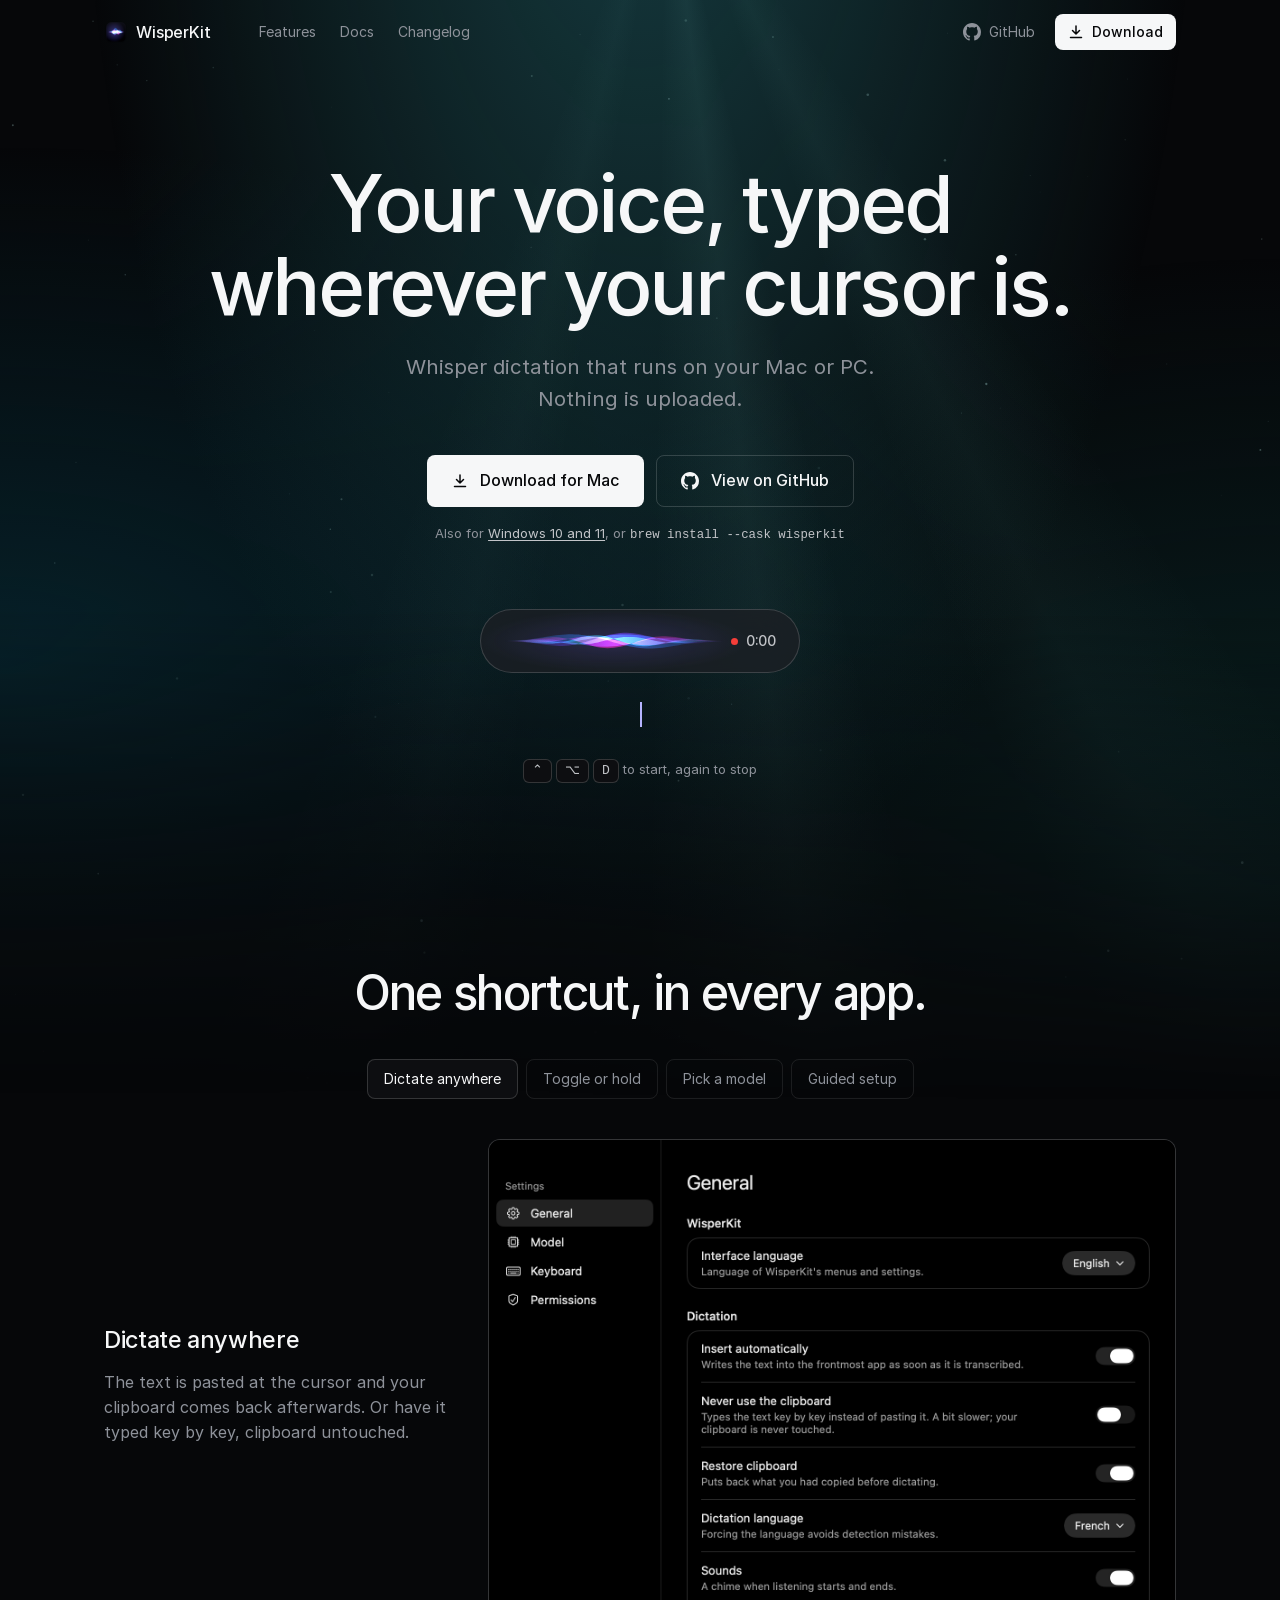
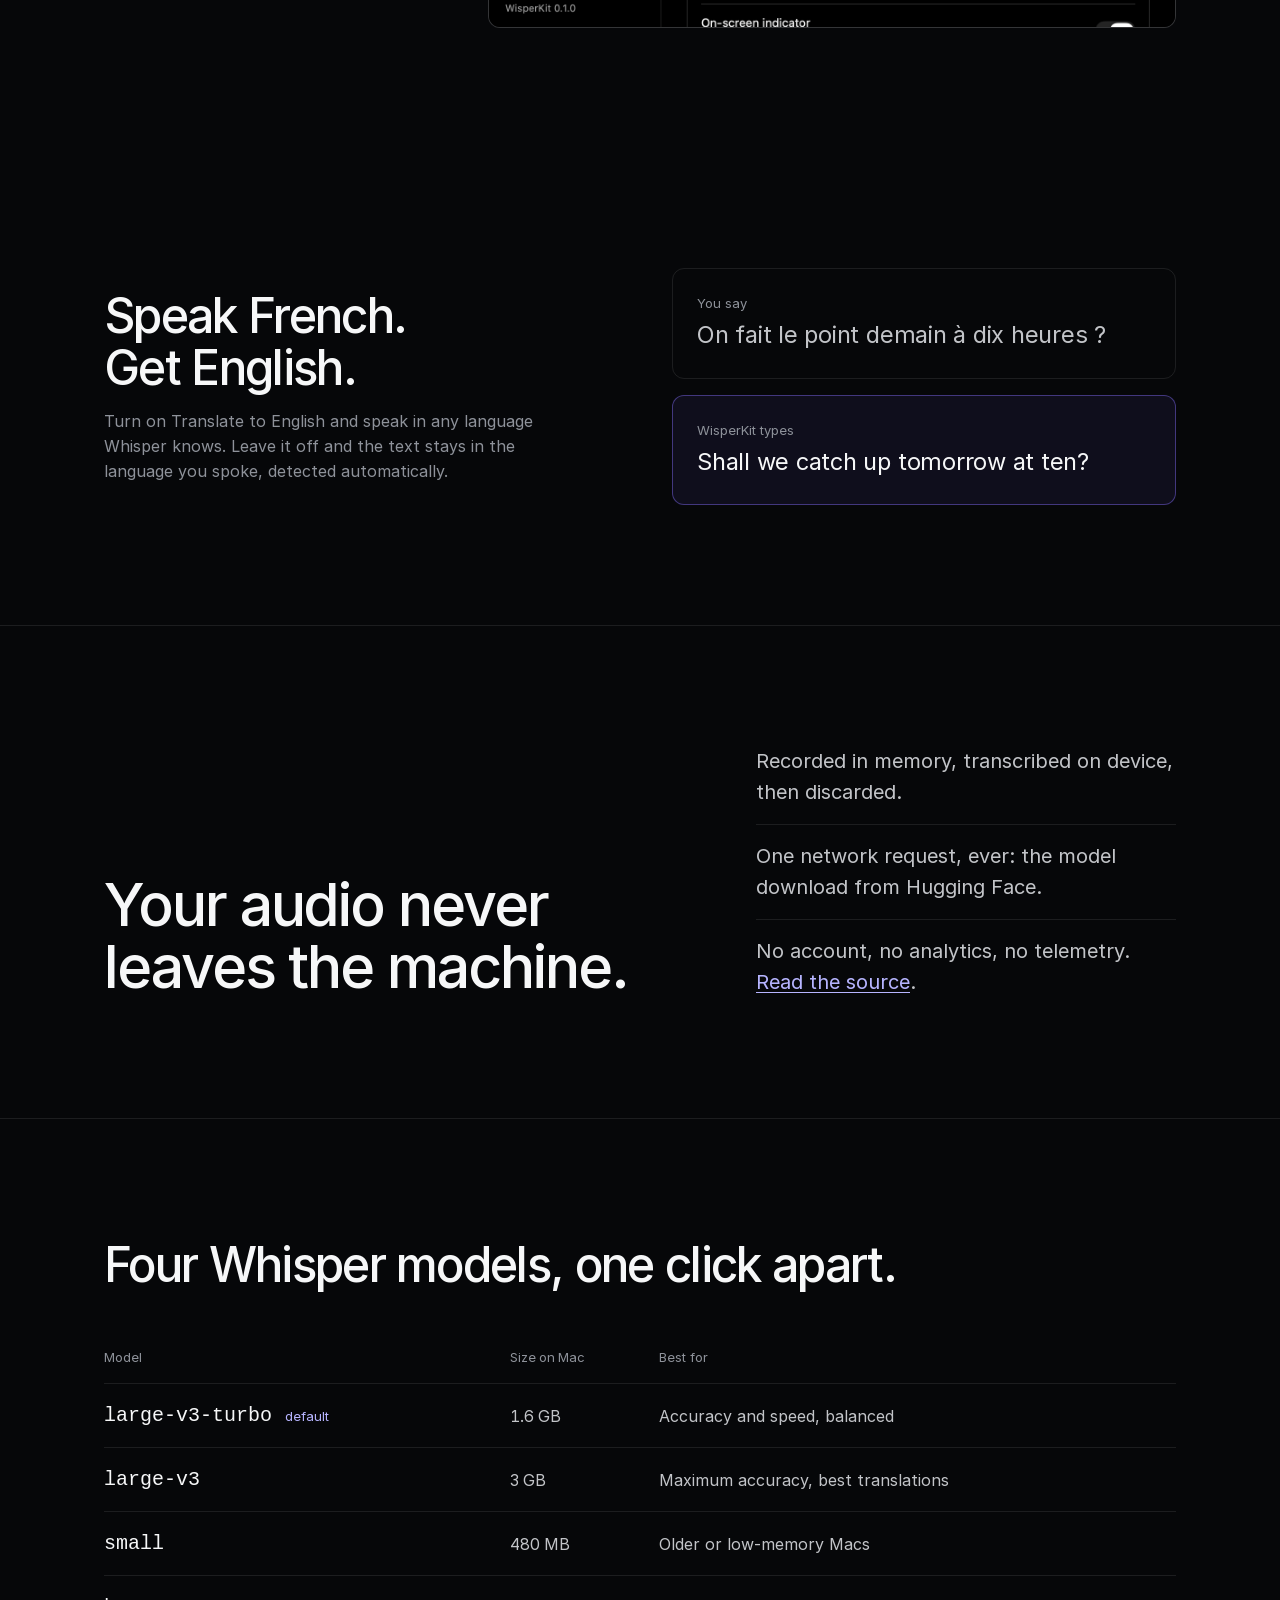
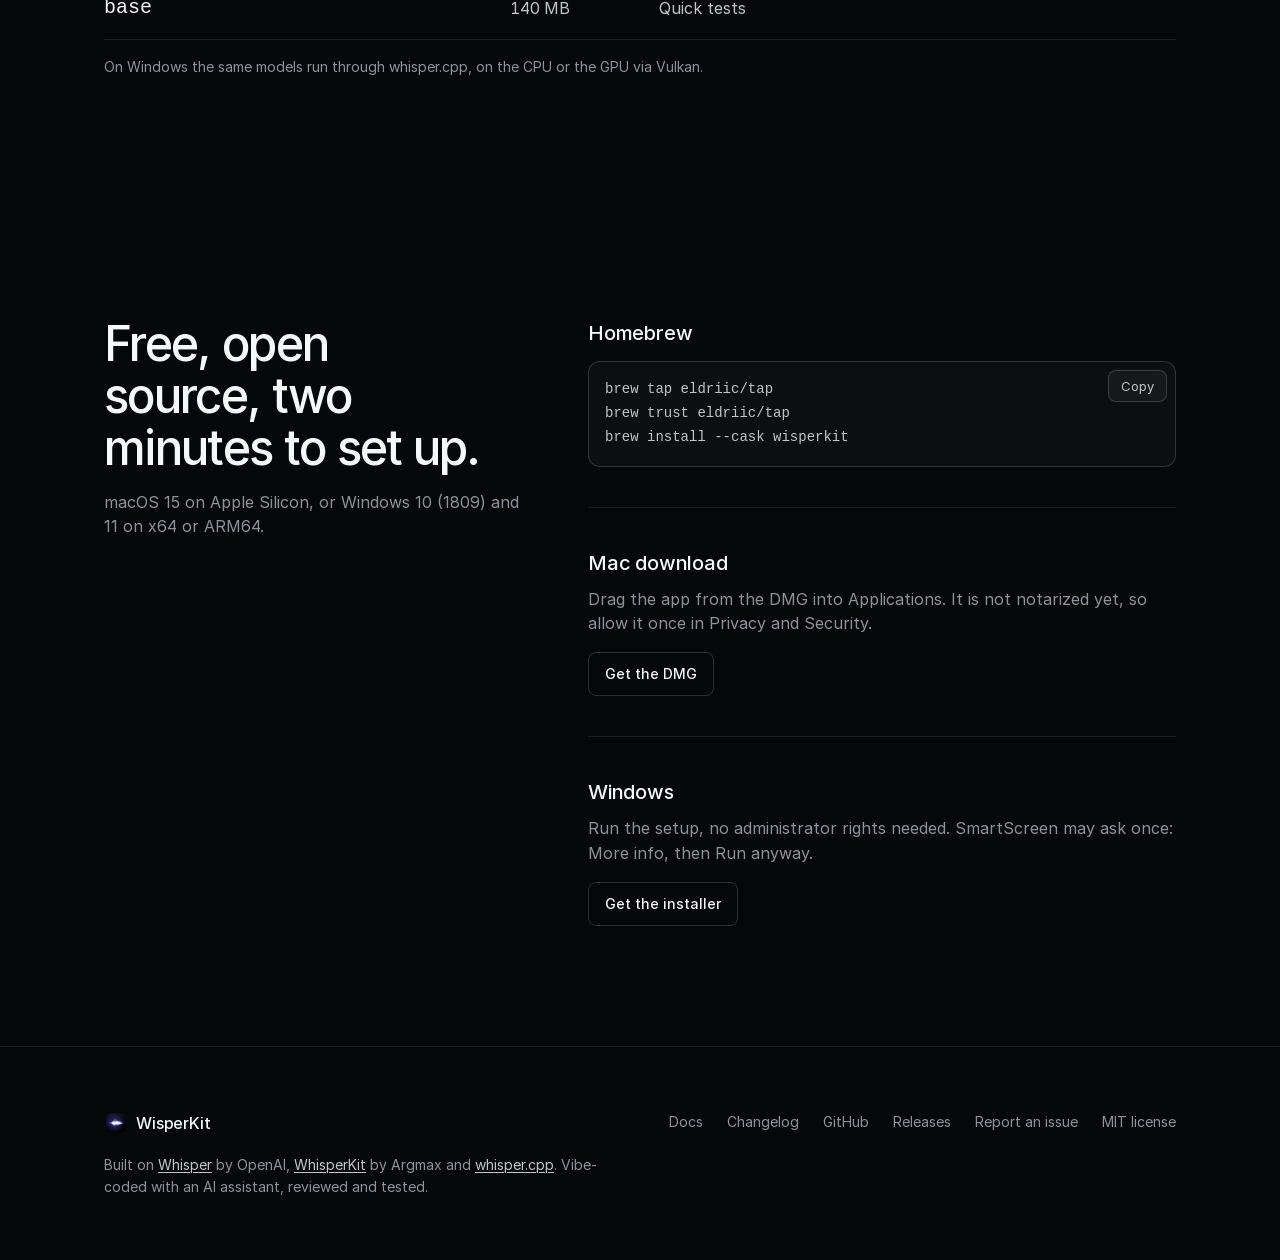
==== site/index.html @ 1a5917e9 "Ajoute le site (accueil, docs, changelog) et sa publication sur GitHub Pages" ====
<!doctype html>
<html lang="en">
<head>
  <meta charset="utf-8">
  <meta name="viewport" content="width=device-width, initial-scale=1">
  <title>WisperKit: private, on-device dictation for macOS and Windows</title>
  <meta name="description" content="Press a shortcut, speak, and your words appear wherever your cursor is. Whisper runs on your machine: no account, no upload. Free and open source.">
  <meta name="theme-color" content="#08090a">
  <link rel="icon" type="image/png" href="assets/icon-256.png">
  <link rel="apple-touch-icon" href="assets/icon-256.png">
  <meta property="og:title" content="WisperKit">
  <meta property="og:description" content="Private, on-device dictation for macOS and Windows.">
  <meta property="og:image" content="assets/icon-1024.png">
  <link rel="preload" href="assets/fonts/inter-500.woff2" as="font" type="font/woff2" crossorigin>
  <link rel="stylesheet" href="styles.css">
  <script>document.documentElement.classList.add('js')</script>
</head>
<body>
  <a class="skip" href="#main">Skip to content</a>

  <div class="backdrop" aria-hidden="true"><div class="backdrop__ocean"></div><div class="backdrop__rays"></div><canvas class="backdrop__motes"></canvas></div>

  <header class="nav">
    <div class="container nav__inner">
      <a class="wordmark" href="index.html" aria-label="WisperKit home">
        <img src="assets/icon-256.png" width="24" height="24" alt="">
        <span>WisperKit</span>
      </a>
      <nav class="nav__links" aria-label="Site">
        <a href="index.html#features">Features</a>
        <a href="docs.html">Docs</a>
        <a href="changelog.html">Changelog</a>
      </nav>
      <div class="nav__end">
        <a class="nav__gh" href="https://github.com/eldriic/WisperKit"><svg viewBox="0 0 16 16" width="18" height="18" aria-hidden="true"><path fill="currentColor" d="M8 0C3.58 0 0 3.58 0 8c0 3.54 2.29 6.53 5.47 7.59.4.07.55-.17.55-.38 0-.19-.01-.82-.01-1.49-2.01.37-2.53-.49-2.69-.94-.09-.23-.48-.94-.82-1.13-.28-.15-.68-.52-.01-.53.63-.01 1.08.58 1.23.82.72 1.21 1.87.87 2.33.66.07-.52.28-.87.51-1.07-1.78-.2-3.64-.89-3.64-3.95 0-.87.31-1.59.82-2.15-.08-.2-.36-1.02.08-2.12 0 0 .67-.21 2.2.82.64-.18 1.32-.27 2-.27.68 0 1.36.09 2 .27 1.53-1.04 2.2-.82 2.2-.82.44 1.1.16 1.92.08 2.12.51.56.82 1.27.82 2.15 0 3.07-1.87 3.75-3.65 3.95.29.25.54.73.54 1.48 0 1.07-.01 1.93-.01 2.2 0 .21.15.46.55.38A8.013 8.013 0 0016 8c0-4.42-3.58-8-8-8z"/></svg><span>GitHub</span></a>
        <a class="btn btn--primary btn--small" href="https://github.com/eldriic/WisperKit/releases/latest"><svg viewBox="0 0 16 16" width="16" height="16" aria-hidden="true"><path fill="none" stroke="currentColor" stroke-width="1.5" stroke-linecap="round" stroke-linejoin="round" d="M8 2v8m0 0L4.5 6.5M8 10l3.5-3.5M2.5 13.5h11"/></svg>Download</a>
      </div>
    </div>
  </header>

  <main id="main">
    <section class="hero" id="top">
      <div class="container hero__inner">
        <h1 class="hero__title">Your voice, typed wherever your cursor&nbsp;is.</h1>
        <p class="hero__lead">Whisper dictation that runs on your Mac or PC. Nothing is uploaded.</p>
        <div class="hero__actions">
          <a class="btn btn--primary btn--large" href="https://github.com/eldriic/WisperKit/releases/latest">
            <svg viewBox="0 0 16 16" width="16" height="16" aria-hidden="true"><path fill="none" stroke="currentColor" stroke-width="1.5" stroke-linecap="round" stroke-linejoin="round" d="M8 2v8m0 0L4.5 6.5M8 10l3.5-3.5M2.5 13.5h11"/></svg>
            Download for Mac
          </a>
          <a class="btn btn--secondary btn--large" href="https://github.com/eldriic/WisperKit"><svg viewBox="0 0 16 16" width="18" height="18" aria-hidden="true"><path fill="currentColor" d="M8 0C3.58 0 0 3.58 0 8c0 3.54 2.29 6.53 5.47 7.59.4.07.55-.17.55-.38 0-.19-.01-.82-.01-1.49-2.01.37-2.53-.49-2.69-.94-.09-.23-.48-.94-.82-1.13-.28-.15-.68-.52-.01-.53.63-.01 1.08.58 1.23.82.72 1.21 1.87.87 2.33.66.07-.52.28-.87.51-1.07-1.78-.2-3.64-.89-3.64-3.95 0-.87.31-1.59.82-2.15-.08-.2-.36-1.02.08-2.12 0 0 .67-.21 2.2.82.64-.18 1.32-.27 2-.27.68 0 1.36.09 2 .27 1.53-1.04 2.2-.82 2.2-.82.44 1.1.16 1.92.08 2.12.51.56.82 1.27.82 2.15 0 3.07-1.87 3.75-3.65 3.95.29.25.54.73.54 1.48 0 1.07-.01 1.93-.01 2.2 0 .21.15.46.55.38A8.013 8.013 0 0016 8c0-4.42-3.58-8-8-8z"/></svg>View on GitHub</a>
        </div>
        <p class="hero__also">Also for <a href="#install-windows">Windows 10 and 11</a>, or <code>brew install --cask wisperkit</code></p>

        <figure class="demo" aria-label="The WisperKit recording indicator, listening and then typing the sentence">
          <div class="pill" data-state="listening">
            <canvas class="pill__waves" width="248" height="48" aria-hidden="true"></canvas>
            <span class="pill__status">
              <span class="pill__lamp" aria-hidden="true"></span>
              <span class="pill__time num">0:04</span>
            </span>
          </div>
          <p class="demo__line"><span class="demo__text">Can you review the pull request before lunch?</span><span class="demo__caret" aria-hidden="true"></span></p>
          <figcaption class="demo__keys"><kbd>⌃</kbd> <kbd>⌥</kbd> <kbd>D</kbd> to start, again to stop</figcaption>
        </figure>
      </div>
    </section>

    <section class="features" id="features" aria-labelledby="features-title">
      <div class="container">
        <h2 class="section-title" id="features-title">One shortcut, in every app.</h2>
        <div class="tabs" role="tablist" aria-label="Features">
          <button class="tab" role="tab" id="tab-dictate" aria-controls="panel-dictate" aria-selected="true">Dictate anywhere</button>
          <button class="tab" role="tab" id="tab-keyboard" aria-controls="panel-keyboard" aria-selected="false" tabindex="-1">Toggle or hold</button>
          <button class="tab" role="tab" id="tab-model" aria-controls="panel-model" aria-selected="false" tabindex="-1">Pick a model</button>
          <button class="tab" role="tab" id="tab-setup" aria-controls="panel-setup" aria-selected="false" tabindex="-1">Guided setup</button>
        </div>

        <div class="panel" role="tabpanel" id="panel-dictate" aria-labelledby="tab-dictate">
          <div class="panel__copy">
            <h3>Dictate anywhere</h3>
            <p>The text is pasted at the cursor and your clipboard comes back afterwards. Or have it typed key by key, clipboard untouched.</p>
          </div>
          <img class="shot" src="assets/settings-general.png" width="1520" height="1080" alt="WisperKit general settings: insert automatically, never use the clipboard, restore clipboard, dictation language, sounds" loading="lazy">
        </div>
        <div class="panel" role="tabpanel" id="panel-keyboard" aria-labelledby="tab-keyboard">
          <div class="panel__copy">
            <h3>Toggle or hold</h3>
            <p>Press once to start and once to stop, or hold the shortcut while you speak. Esc cancels.</p>
          </div>
          <img class="shot" src="assets/settings-keyboard.png" width="1520" height="1080" alt="WisperKit keyboard settings: shortcut recorder and toggle or hold mode" loading="lazy">
        </div>
        <div class="panel" role="tabpanel" id="panel-model" aria-labelledby="tab-model">
          <div class="panel__copy">
            <h3>Pick a model</h3>
            <p>large-v3-turbo stays warm in memory and turns a few seconds of speech into text in about one to three seconds.</p>
          </div>
          <img class="shot" src="assets/settings-model.png" width="1520" height="1080" alt="WisperKit model settings: large-v3-turbo active, large-v3, small and base available to download" loading="lazy">
        </div>
        <div class="panel" role="tabpanel" id="panel-setup" aria-labelledby="tab-setup">
          <div class="panel__copy">
            <h3>Guided setup</h3>
            <p>A welcome window asks for the microphone, the Accessibility permission and downloads the model once.</p>
          </div>
          <img class="shot" src="assets/settings-permissions.png" width="1520" height="1080" alt="WisperKit permissions: microphone and accessibility status" loading="lazy">
        </div>
      </div>
    </section>

    <section class="translate" aria-labelledby="translate-title">
      <div class="container translate__inner">
        <div class="translate__copy">
          <h2 class="section-title" id="translate-title">Speak French. Get English.</h2>
          <p>Turn on Translate to English and speak in any language Whisper knows. Leave it off and the text stays in the language you spoke, detected automatically.</p>
        </div>
        <div class="translate__pair">
          <p class="said"><span class="said__label">You say</span>On fait le point demain à dix heures&nbsp;?</p>
          <p class="said said--out"><span class="said__label">WisperKit types</span>Shall we catch up tomorrow at ten?</p>
        </div>
      </div>
    </section>

    <section class="privacy" id="privacy" aria-labelledby="privacy-title">
      <div class="container privacy__inner">
        <h2 class="privacy__title" id="privacy-title">Your audio never leaves the machine.</h2>
        <ul class="privacy__list">
          <li>Recorded in memory, transcribed on device, then discarded.</li>
          <li>One network request, ever: the model download from Hugging Face.</li>
          <li>No account, no analytics, no telemetry. <a href="https://github.com/eldriic/WisperKit">Read the source</a>.</li>
        </ul>
      </div>
    </section>

    <section class="models" id="models" aria-labelledby="models-title">
      <div class="container">
        <h2 class="section-title" id="models-title">Four Whisper models, one click apart.</h2>
        <table class="model-table">
          <thead><tr><th scope="col">Model</th><th scope="col" class="num">Size on Mac</th><th scope="col">Best for</th></tr></thead>
          <tbody>
            <tr><th scope="row"><code>large-v3-turbo</code> <span class="tag">default</span></th><td class="num">1.6 GB</td><td>Accuracy and speed, balanced</td></tr>
            <tr><th scope="row"><code>large-v3</code></th><td class="num">3 GB</td><td>Maximum accuracy, best translations</td></tr>
            <tr><th scope="row"><code>small</code></th><td class="num">480 MB</td><td>Older or low-memory Macs</td></tr>
            <tr><th scope="row"><code>base</code></th><td class="num">140 MB</td><td>Quick tests</td></tr>
          </tbody>
        </table>
        <p class="note">On Windows the same models run through whisper.cpp, on the CPU or the GPU via Vulkan.</p>
      </div>
    </section>

    <section class="install" id="install" aria-labelledby="install-title">
      <div class="container install__inner">
        <div class="install__copy">
          <h2 class="section-title" id="install-title">Free, open source, two minutes to set up.</h2>
          <p>macOS 15 on Apple Silicon, or Windows 10 (1809) and 11 on x64 or ARM64.</p>
        </div>
        <div class="install__ways">
          <div class="way">
            <h3>Homebrew</h3>
            <div class="cmd">
              <pre><code>brew tap eldriic/tap
brew trust eldriic/tap
brew install --cask wisperkit</code></pre>
              <button class="copy" type="button" data-copy="brew tap eldriic/tap && brew trust eldriic/tap && brew install --cask wisperkit">Copy</button>
            </div>
          </div>
          <div class="way">
            <h3>Mac download</h3>
            <p>Drag the app from the DMG into Applications. It is not notarized yet, so allow it once in Privacy and Security.</p>
            <a class="btn btn--secondary" href="https://github.com/eldriic/WisperKit/releases/latest">Get the DMG</a>
          </div>
          <div class="way" id="install-windows">
            <h3>Windows</h3>
            <p>Run the setup, no administrator rights needed. SmartScreen may ask once: More info, then Run anyway.</p>
            <a class="btn btn--secondary" href="https://github.com/eldriic/WisperKit/releases/latest">Get the installer</a>
          </div>
        </div>
      </div>
    </section>
  </main>

  <footer class="footer">
    <div class="container footer__inner">
      <div class="footer__brand">
        <a class="wordmark" href="index.html"><img src="assets/icon-256.png" width="24" height="24" alt=""><span>WisperKit</span></a>
        <p>Built on <a href="https://github.com/openai/whisper">Whisper</a> by OpenAI, <a href="https://github.com/argmaxinc/WhisperKit">WhisperKit</a> by Argmax and <a href="https://github.com/ggerganov/whisper.cpp">whisper.cpp</a>. Vibe-coded with an AI assistant, reviewed and tested.</p>
      </div>
      <nav class="footer__links" aria-label="Project">
        <a href="docs.html">Docs</a>
        <a href="changelog.html">Changelog</a>
        <a href="https://github.com/eldriic/WisperKit">GitHub</a>
        <a href="https://github.com/eldriic/WisperKit/releases">Releases</a>
        <a href="https://github.com/eldriic/WisperKit/issues">Report an issue</a>
        <a href="https://github.com/eldriic/WisperKit/blob/main/LICENSE">MIT license</a>
      </nav>
    </div>
  </footer>

  <script src="main.js" defer></script>
</body>
</html>
---- site/styles.css ----
/* Hallmark · shape: centred product launch, the indicator on stage then tabbed screenshots · genre: atmospheric · theme: custom (after onorca.dev, by request) · job: try · idea: "the page is the pill: it listens, then the sentence lands under it" · vibe: "near-black, quiet, native, voice made visible"
 * paper: oklch(13% 0.004 250) · accent: oklch(62% 0.2 285) · display: Inter 500 · body: Inter 400 · hero: centred head, lead, two actions, the live recording pill typing a sentence · nav: sticky, transparent until scrolled, wordmark, three links, GitHub, download · footer: credits beside project links · imagery: the product (real settings captures, the indicator rebuilt from RecordingHUD.swift) · signature: the recording pill, waves ported from the app, typing under itself
 * axes: dark/grotesk-sans/chromatic-violet · posture: dark · contrast: pass · fold: pass · v2.0.0 */
/* Hallmark · pre-emit critique: P4 H5 E4 S4 R4 V4 · weakest: P, a reference-led look; the argument lives in the privacy section, set as the largest type below the hero */
/* Hallmark · waive 1 · Inter 500 with tight tracking on every head · the user asked for the onorca.dev look, whose voice is Inter */
/* Hallmark · waive 26b · no disabled state on any button or link · the page has no form and no control that can be unavailable */
/* Hallmark · dismissed 29 · the pill blurs over translucent black because RecordingHUD.swift does: hudWindow material plus black at 0.45 */
/* Hallmark · dismissed 42 · wordmark, three links, GitHub and download is the onorca.dev bar the user asked for, transparent until scroll */
/* Hallmark · dismissed 41 · accent-ink never sits on an accent fill; it is link and caret colour on the near-black paper */
@import url("./tokens.css");
@import url("./base.css");

@font-face { font-family: "Inter"; font-style: normal; font-weight: 400; font-display: swap; src: url("assets/fonts/inter-400.woff2") format("woff2"); }
@font-face { font-family: "Inter"; font-style: normal; font-weight: 500; font-display: swap; src: url("assets/fonts/inter-500.woff2") format("woff2"); }

body { font-feature-settings: "cv11", "ss01"; }
code, kbd, pre { font-family: var(--font-mono); }
.skip { position: absolute; left: var(--space-md); top: -100px; z-index: var(--z-modal); background: var(--color-ink); color: var(--color-on-ink); padding: var(--space-xs) var(--space-sm); border-radius: var(--radius-control); }
.skip:focus-visible { top: var(--space-md); }

/* ---------- Controls ---------- */
.btn { display: inline-flex; align-items: center; gap: var(--space-xs); min-height: 44px; padding: 0 var(--space-md); border-radius: var(--radius-control); font-size: var(--text-sm); font-weight: 500; text-decoration: none; border: 1px solid transparent; cursor: pointer; transition: background-color var(--dur-micro) var(--ease-out), border-color var(--dur-micro) var(--ease-out), transform var(--dur-micro) var(--ease-out); }
.btn--primary { background: var(--color-ink); color: var(--color-on-ink); }
.btn--primary:hover { background: var(--color-ink-hover); }
.btn--secondary { background: transparent; color: var(--color-ink); border-color: var(--color-rule-strong); }
.btn--secondary:hover { background: var(--color-ghost-hover); }
.btn:active { transform: scale(0.98); }
.btn:focus-visible { outline: 2px solid var(--color-focus); outline-offset: 2px; transition: none; }
.btn--small { min-height: 36px; padding: 0 var(--space-sm); font-size: var(--text-sm); }
.btn--large { min-height: 52px; padding: 0 var(--space-lg); font-size: var(--text-md); gap: var(--space-sm); }
.btn svg { flex: none; }

/* ---------- Nav ---------- */
.nav { position: sticky; top: 0; z-index: var(--z-sticky-nav); border-bottom: 1px solid transparent; transition: background-color var(--dur-short) var(--ease-out), border-color var(--dur-short) var(--ease-out); }
.nav.is-scrolled { background: var(--color-nav-scrolled); border-bottom-color: var(--color-rule); backdrop-filter: blur(14px); -webkit-backdrop-filter: blur(14px); }
.nav__inner { display: flex; align-items: center; justify-content: space-between; gap: var(--space-lg); height: 64px; }
.wordmark { display: inline-flex; align-items: center; gap: var(--space-xs); font-weight: 500; text-decoration: none; letter-spacing: -0.01em; }
.wordmark img { border-radius: 6px; }
.nav__links { display: flex; gap: var(--space-lg); margin-right: auto; margin-left: var(--space-lg); }
.nav__links a, .footer__links a, .nav__gh { color: var(--color-muted); font-size: var(--text-sm); text-decoration: none; transition: color var(--dur-micro) var(--ease-out); }
.nav__links a:hover, .footer__links a:hover, .nav__gh:hover { color: var(--color-ink); }
.nav__links a[aria-current="page"] { color: var(--color-ink); }
.nav__gh { display: inline-flex; align-items: center; gap: var(--space-xs); text-decoration: none; padding: 0 var(--space-xs); min-height: 36px; }
.nav__end { display: flex; align-items: center; gap: var(--space-sm); }
.icon-link { display: inline-grid; place-items: center; width: 34px; height: 34px; border-radius: var(--radius-control); color: var(--color-muted); transition: color var(--dur-micro) var(--ease-out), background-color var(--dur-micro) var(--ease-out); }
.icon-link:hover { color: var(--color-ink); background: var(--color-paper-2); }
a:focus-visible, button:focus-visible { outline: 2px solid var(--color-focus); outline-offset: 2px; transition: none; }

/* ---------- Hero ---------- */
.hero { position: relative; padding-block: var(--space-3xl) var(--space-2xl); }

/* Backdrop after onorca.dev: an ocean of three radial glows, light rays from above, drifting motes */
.backdrop { position: absolute; inset: 0 0 auto; height: min(1100px, 130vh); z-index: -1; pointer-events: none; overflow: hidden; -webkit-mask-image: linear-gradient(to bottom, black 55%, transparent); mask-image: linear-gradient(to bottom, black 55%, transparent); }
.backdrop__ocean, .backdrop__rays, .backdrop__motes { position: absolute; inset: 0; width: 100%; height: 100%; }
.backdrop__ocean { background: radial-gradient(at 50% -25%, var(--color-ocean-1) 0%, transparent 62%), radial-gradient(at 0% 60%, var(--color-ocean-2) 0%, transparent 55%), radial-gradient(at 100% 80%, var(--color-ocean-3) 0%, transparent 50%); }
.backdrop__rays { background: conic-gradient(from 145deg at 52% -15%, transparent 0deg, oklch(var(--ray) / 0.035) 9deg, transparent 15deg, transparent 22deg, oklch(var(--ray) / 0.055) 28deg, transparent 36deg, transparent 44deg, oklch(var(--ray) / 0.024) 49deg, transparent 56deg); transform-origin: 52% 0; animation: sway 18s ease-in-out infinite alternate; }
.backdrop__motes { opacity: 0.6; }
.backdrop--short { height: 560px; }
@keyframes sway { from { transform: rotate(-1.5deg); } to { transform: rotate(1.5deg); } }
body { position: relative; isolation: isolate; }
.hero__inner { display: flex; flex-direction: column; align-items: center; text-align: center; }
.hero__title { font-size: var(--text-display); font-weight: 500; letter-spacing: var(--tracking-display); line-height: 1.04; max-width: 17ch; }
.hero__lead { margin-top: var(--space-lg); font-size: var(--text-lead); color: var(--color-muted); max-width: 40ch; }
.hero__actions { display: flex; flex-wrap: wrap; justify-content: center; gap: var(--space-sm); margin-top: var(--space-xl); }
.hero__also { margin-top: var(--space-md); font-size: var(--text-xs); color: var(--color-muted); }
.hero__also a { color: var(--color-ink-2); }
.hero__also code { white-space: nowrap; font-size: 0.95em; color: var(--color-ink-2); }

/* The recording pill, after App/WisperKit/RecordingHUD.swift */
.demo { margin: var(--space-2xl) 0 0; display: flex; flex-direction: column; align-items: center; gap: var(--space-lg); width: 100%; }
.pill { display: flex; align-items: center; width: 320px; max-width: 100%; height: 64px; padding-left: var(--space-md); border-radius: var(--radius-pill); background: radial-gradient(closest-side at 42% 50%, var(--color-halo), transparent), var(--color-glass); border: 1px solid var(--color-rule-strong); backdrop-filter: blur(20px); -webkit-backdrop-filter: blur(20px); }
.pill__waves { flex: 1 1 auto; min-width: 0; width: 248px; height: 48px; }
.pill__status { flex: none; display: inline-flex; align-items: center; gap: var(--space-xs); width: 68px; padding-right: var(--space-sm); font-size: var(--text-sm); font-weight: 500; color: var(--color-ink-2); }
.pill__lamp { width: 7px; height: 7px; border-radius: 50%; background: var(--color-rec); }
.pill[data-state="listening"] .pill__lamp { animation: lamp 0.7s ease-in-out infinite alternate; }
.pill[data-state="transcribing"] .pill__lamp { background: var(--color-transcribing); }
@keyframes lamp { from { opacity: 0.6; } to { opacity: 1; } }
.demo__line { min-height: 1.6em; font-size: var(--text-title); color: var(--color-ink); letter-spacing: -0.01em; max-width: 30ch; }
.demo__caret { display: inline-block; width: 2px; height: 1.05em; margin-left: var(--space-3xs); vertical-align: -0.15em; background: var(--color-accent-ink); animation: caret 1s steps(1) infinite; }
@keyframes caret { 50% { opacity: 0; } }
.demo__keys { font-size: var(--text-xs); color: var(--color-muted); }
kbd { display: inline-grid; place-items: center; min-width: 24px; height: 24px; padding: 0 var(--space-xs); border-radius: 6px; border: 1px solid var(--color-rule-strong); background: var(--color-paper-2); color: var(--color-ink-2); font-size: var(--text-xs); }

/* ---------- Sections ---------- */
.section-title { font-size: var(--text-section); font-weight: 500; letter-spacing: var(--tracking-display); line-height: 1.08; }
.features, .translate, .privacy, .models, .install { padding-block: var(--section-gap-s); }
.features .section-title { text-align: center; }

.tabs { display: none; }
.js .tabs { display: flex; flex-wrap: wrap; justify-content: center; gap: var(--space-xs); margin-top: var(--space-xl); }
.tab { min-height: 40px; padding: 0 var(--space-md); border-radius: var(--radius-control); border: 1px solid var(--color-rule); background: transparent; color: var(--color-muted); font-size: var(--text-sm); cursor: pointer; transition: color var(--dur-micro) var(--ease-out), background-color var(--dur-micro) var(--ease-out), border-color var(--dur-micro) var(--ease-out); }
.tab:hover { color: var(--color-ink); border-color: var(--color-rule-strong); }
.tab[aria-selected="true"] { color: var(--color-ink); background: var(--color-paper-2); border-color: var(--color-rule-strong); }

.panel { display: grid; grid-template-columns: minmax(0, 4fr) minmax(0, 8fr); gap: var(--space-xl); align-items: center; margin-top: var(--space-2xl); }
.js .panel { margin-top: var(--space-xl); }
.js .panel:not(.is-active) { display: none; }
.panel__copy h3 { font-size: var(--text-title); font-weight: 500; letter-spacing: -0.015em; }
.panel__copy p { margin-top: var(--space-sm); color: var(--color-muted); }
.shot { width: 100%; border-radius: var(--radius-card); border: 1px solid var(--color-rule-strong); background: var(--color-paper-2); }

.translate__inner { display: grid; grid-template-columns: minmax(0, 1fr) minmax(0, 1fr); gap: var(--space-2xl); align-items: center; }
.translate__copy p { margin-top: var(--space-md); color: var(--color-muted); max-width: 48ch; }
.translate__pair { display: grid; gap: var(--space-md); }
.said { display: grid; gap: var(--space-2xs); padding: var(--space-lg); border-radius: var(--radius-card); border: 1px solid var(--color-rule); font-size: var(--text-title); letter-spacing: -0.01em; color: var(--color-ink-2); }
.said--out { color: var(--color-ink); border-color: color-mix(in oklab, var(--color-accent) 45%, transparent); background: color-mix(in oklab, var(--color-accent) 8%, transparent); }
.said__label { font-size: var(--text-xs); color: var(--color-muted); letter-spacing: 0; }

.privacy { border-block: 1px solid var(--color-rule); }
.privacy__inner { display: grid; grid-template-columns: minmax(0, 7fr) minmax(0, 5fr); gap: var(--space-2xl); align-items: end; }
.privacy__title { font-size: var(--text-display-s); font-weight: 500; letter-spacing: var(--tracking-display); line-height: 1.05; }
.privacy__list { margin: 0; padding: 0; list-style: none; display: grid; gap: var(--space-md); font-size: var(--text-lg); color: var(--color-ink-2); }
.privacy__list li + li { padding-top: var(--space-md); border-top: 1px solid var(--color-rule); }
.privacy__list a { color: var(--color-accent-ink); }

.model-table { width: 100%; margin-top: var(--space-xl); border-collapse: collapse; font-size: var(--text-md); }
.model-table th, .model-table td { text-align: left; padding: var(--space-md) var(--space-sm) var(--space-md) 0; border-bottom: 1px solid var(--color-rule); font-weight: 400; }
.model-table thead th { font-size: var(--text-xs); color: var(--color-muted); }
.model-table tbody th code { font-size: var(--text-lg); color: var(--color-ink); }
.model-table td { color: var(--color-ink-2); }
.model-table .num { white-space: nowrap; }
.tag { margin-left: var(--space-xs); font-size: var(--text-xs); color: var(--color-accent-ink); }
.note { margin-top: var(--space-md); font-size: var(--text-sm); color: var(--color-muted); }

.install__inner { display: grid; grid-template-columns: minmax(0, 5fr) minmax(0, 7fr); gap: var(--space-2xl); }
.install__copy p { margin-top: var(--space-md); color: var(--color-muted); }
.install__ways { display: grid; gap: var(--space-xl); }
.way h3 { font-size: var(--text-lg); font-weight: 500; letter-spacing: -0.01em; }
.way p { margin-top: var(--space-xs); color: var(--color-muted); }
.way .btn { margin-top: var(--space-md); }
.way + .way { padding-top: var(--space-xl); border-top: 1px solid var(--color-rule); }
.cmd { position: relative; margin-top: var(--space-sm); border-radius: var(--radius-card); border: 1px solid var(--color-rule-strong); background: var(--color-paper-2); }
.cmd pre { margin: 0; padding: var(--space-md) 88px var(--space-md) var(--space-md); overflow-x: auto; font-size: var(--text-sm); line-height: 1.7; color: var(--color-ink-2); }
.copy { position: absolute; top: var(--space-xs); right: var(--space-xs); min-height: 32px; padding: 0 var(--space-sm); border-radius: var(--radius-control); border: 1px solid var(--color-rule-strong); background: var(--color-paper-3); color: var(--color-ink-2); font-size: var(--text-xs); cursor: pointer; transition: background-color var(--dur-micro) var(--ease-out), color var(--dur-micro) var(--ease-out); }
.copy:hover { color: var(--color-ink); background: var(--color-paper); }
.copy:active { transform: scale(0.97); }
.copy[data-done] { color: var(--color-accent-ink); }

/* ---------- Docs ---------- */
.docs { display: grid; grid-template-columns: 248px minmax(0, 1fr); gap: var(--space-2xl); padding-block: var(--space-xl) var(--section-gap-s); }
.docs-side { position: sticky; top: 88px; align-self: start; max-height: calc(100vh - 104px); overflow-y: auto; padding-right: var(--space-xs); }
.docs-search { display: flex; align-items: center; gap: var(--space-xs); height: 40px; padding: 0 var(--space-sm); border-radius: var(--radius-control); border: 1px solid var(--color-rule-strong); color: var(--color-muted); transition: border-color var(--dur-micro) var(--ease-out); }
.docs-search:hover { border-color: var(--color-muted); }
.docs-search:focus-within { border-color: var(--color-focus); }
.docs-search input { flex: 1; min-width: 0; background: transparent; border: 0; outline: 0; color: var(--color-ink); font-size: var(--text-sm); }
.docs-search input::placeholder { color: var(--color-muted); }
.docs-nav__group { margin: var(--space-lg) 0 var(--space-2xs); padding-left: var(--space-sm); font-size: var(--text-sm); color: var(--color-ink); font-weight: 500; }
.docs-nav ul { margin: 0; padding: 0; list-style: none; }
.docs-nav li a { display: block; padding: var(--space-2xs) var(--space-sm); border-radius: var(--radius-control); font-size: var(--text-sm); color: var(--color-muted); text-decoration: none; transition: color var(--dur-micro) var(--ease-out), background-color var(--dur-micro) var(--ease-out); }
.docs-nav li a:hover { color: var(--color-ink); background: var(--color-ghost-hover); }
.docs-nav li a[aria-current] { color: var(--color-ink); background: var(--color-paper-2); }

.prose { max-width: 72ch; color: var(--color-ink-2); line-height: 1.7; }
.prose section { scroll-margin-top: 96px; }
.prose section + section { margin-top: var(--space-2xl); padding-top: var(--space-2xl); border-top: 1px solid var(--color-rule); }
.prose h1 { font-size: var(--text-display-s); font-weight: 500; letter-spacing: var(--tracking-display); line-height: 1.08; color: var(--color-ink); }
.prose h2 { font-size: var(--text-2xl); font-weight: 500; letter-spacing: -0.025em; line-height: 1.15; color: var(--color-ink); }
.prose h3 { margin-top: var(--space-lg); font-size: var(--text-lg); font-weight: 500; letter-spacing: -0.01em; color: var(--color-ink); }
.prose .lead { margin-top: var(--space-sm); font-size: var(--text-lead); color: var(--color-muted); }
.prose p, .prose ul, .prose ol, .prose table, .prose figure, .prose .cmd, .prose details { margin-top: var(--space-md); }
.prose ul, .prose ol { padding-left: 1.25em; }
.prose li + li { margin-top: var(--space-xs); }
.prose li::marker { color: var(--color-muted); }
.prose a { color: var(--color-accent-ink); }
.prose strong { color: var(--color-ink); font-weight: 500; }
.prose :not(pre) > code { padding: 0.1em 0.35em; border-radius: 5px; background: var(--color-paper-2); border: 1px solid var(--color-rule); font-size: 0.88em; color: var(--color-ink); overflow-wrap: anywhere; }
.prose figure { margin-inline: 0; }
.prose figcaption { margin-top: var(--space-xs); font-size: var(--text-sm); color: var(--color-muted); }
.prose table { width: 100%; border-collapse: collapse; font-size: var(--text-sm); }
.prose th, .prose td { text-align: left; vertical-align: top; padding: var(--space-sm) var(--space-sm) var(--space-sm) 0; border-bottom: 1px solid var(--color-rule); }
.prose thead th { font-weight: 400; color: var(--color-muted); }
.prose details { border: 1px solid var(--color-rule); border-radius: var(--radius-card); padding: 0 var(--space-md); }
.prose details + details { margin-top: var(--space-xs); }
.prose summary { min-height: 52px; display: flex; align-items: center; cursor: pointer; color: var(--color-ink); font-weight: 500; list-style: none; transition: color var(--dur-micro) var(--ease-out); }
.prose summary::-webkit-details-marker { display: none; }
.prose summary::after { content: "+"; margin-left: auto; color: var(--color-muted); font-weight: 400; }
.prose details[open] summary::after { content: "\2212"; }
.prose details[open] { padding-bottom: var(--space-md); }
.prose summary:hover { color: var(--color-accent-ink); }
.prose summary:focus-visible { outline: 2px solid var(--color-focus); outline-offset: 2px; border-radius: var(--radius-control); }
.prose details p:first-of-type { margin-top: 0; }

/* ---------- Changelog ---------- */
.changelog { max-width: 880px; padding-block: var(--space-3xl) var(--section-gap-s); }
.changelog__head h1 { font-size: var(--text-display-s); font-weight: 500; letter-spacing: var(--tracking-display); line-height: 1.05; }
.changelog__head p { margin-top: var(--space-sm); font-size: var(--text-lead); color: var(--color-muted); }
.releases { margin-top: var(--space-2xl); }
.release { display: grid; grid-template-columns: 180px minmax(0, 1fr); gap: var(--space-xl); padding-block: var(--space-xl); border-top: 1px solid var(--color-rule); scroll-margin-top: 96px; }
.release__meta { display: flex; flex-direction: column; align-items: flex-start; gap: var(--space-xs); font-size: var(--text-sm); color: var(--color-muted); }
.release__tag { padding: var(--space-3xs) var(--space-xs); border-radius: 6px; border: 1px solid var(--color-rule-strong); background: var(--color-paper-2); font-variant-numeric: tabular-nums; font-size: var(--text-xs); color: var(--color-ink-2); text-decoration: none; transition: border-color var(--dur-micro) var(--ease-out), color var(--dur-micro) var(--ease-out); }
.release__tag:hover { color: var(--color-ink); border-color: var(--color-muted); }
.release__body h2 { font-size: var(--text-2xl); font-weight: 500; letter-spacing: -0.025em; line-height: 1.2; }
.release__body h3 { margin-top: var(--space-lg); font-size: var(--text-sm); font-weight: 500; color: var(--color-muted); }
.release__body ul { margin: var(--space-xs) 0 0; padding-left: 1.2em; color: var(--color-ink-2); line-height: 1.7; }
.release__body li + li { margin-top: var(--space-xs); }
.release__body li::marker { color: var(--color-muted); }
.release__body strong { color: var(--color-ink); font-weight: 500; }
.release__body code { font-size: 0.88em; color: var(--color-ink); }
.release__body a { color: var(--color-accent-ink); }

/* ---------- Footer ---------- */
.footer { padding-block: var(--space-2xl); border-top: 1px solid var(--color-rule); }
.footer__inner { display: flex; justify-content: space-between; gap: var(--space-xl); flex-wrap: wrap; }
.footer__brand { max-width: 52ch; }
.footer__brand p { margin-top: var(--space-sm); font-size: var(--text-sm); color: var(--color-muted); }
.footer__brand p a { color: var(--color-ink-2); }
.footer__links { display: flex; flex-wrap: wrap; gap: var(--space-sm) var(--space-lg); align-content: start; }

/* ---------- Responsive ---------- */
@media (max-width: 60rem) {
  .nav__links { margin-left: var(--space-md); gap: var(--space-md); }
  .nav__links a:first-child { display: none; }
  .docs { grid-template-columns: minmax(0, 1fr); gap: var(--space-xl); }
  .docs-side { position: static; max-height: none; overflow: visible; padding: 0 0 var(--space-lg); border-bottom: 1px solid var(--color-rule); }
  .docs-nav { display: grid; grid-template-columns: repeat(auto-fit, minmax(160px, 1fr)); gap: 0 var(--space-md); }
  .docs-nav__group { grid-column: 1 / -1; }
  .release { grid-template-columns: minmax(0, 1fr); gap: var(--space-md); }
  .release__meta { flex-direction: row; align-items: center; gap: var(--space-sm); }
  .panel, .translate__inner, .privacy__inner, .install__inner { grid-template-columns: minmax(0, 1fr); gap: var(--space-lg); }
  .hero { padding-block: var(--space-2xl) var(--space-xl); }
}
@media (max-width: 40rem) {
  .nav__gh span, .nav__end .btn { display: none; }
  .changelog { padding-top: var(--space-2xl); }
  .hero__actions .btn { flex: 1 1 100%; justify-content: center; }
  .model-table thead th:last-child, .model-table td:last-child { display: none; }
  .said { padding: var(--space-md); }
}
@media (prefers-reduced-motion: reduce) {
  .demo__caret, .pill__lamp { animation: none !important; }
}
.pill[data-state="idle"] .pill__lamp { background: var(--color-muted); opacity: 0.5; }
@media (min-width: 40rem) { .prose :not(pre) > code { white-space: nowrap; } }
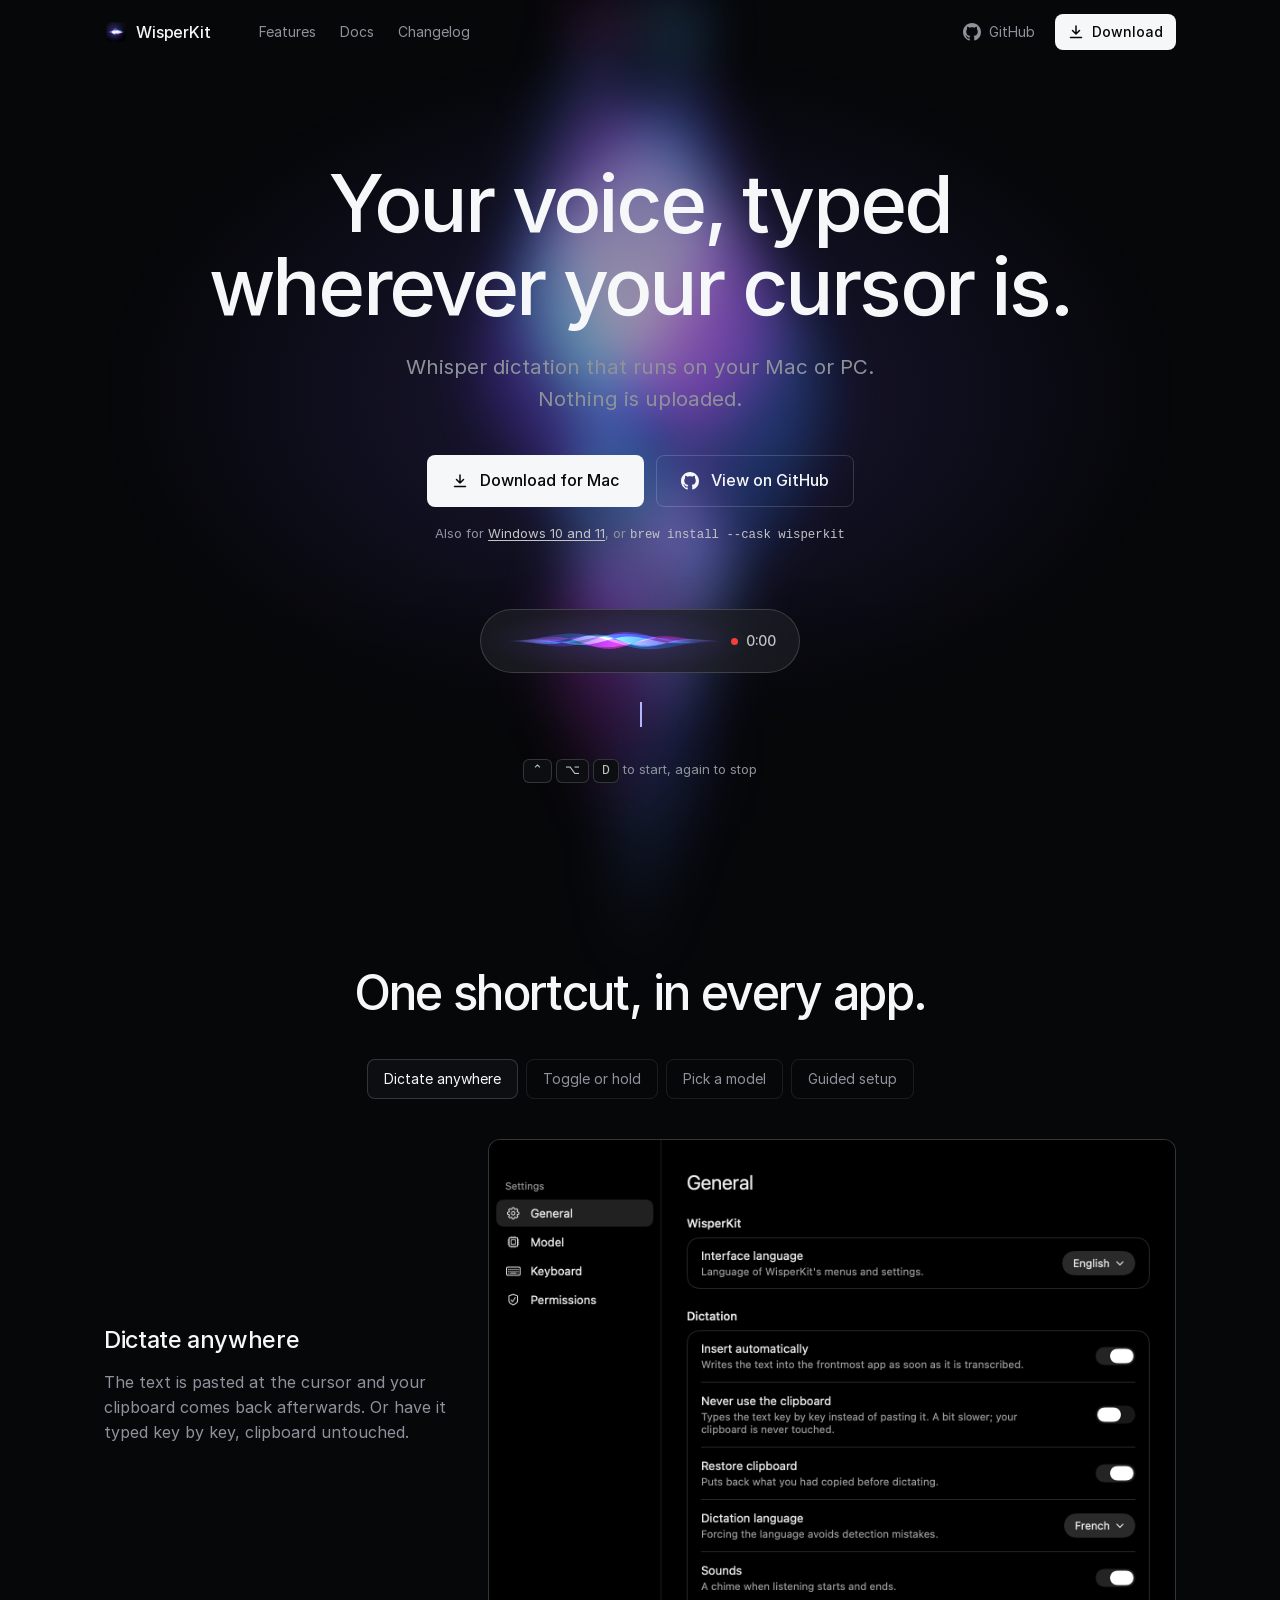
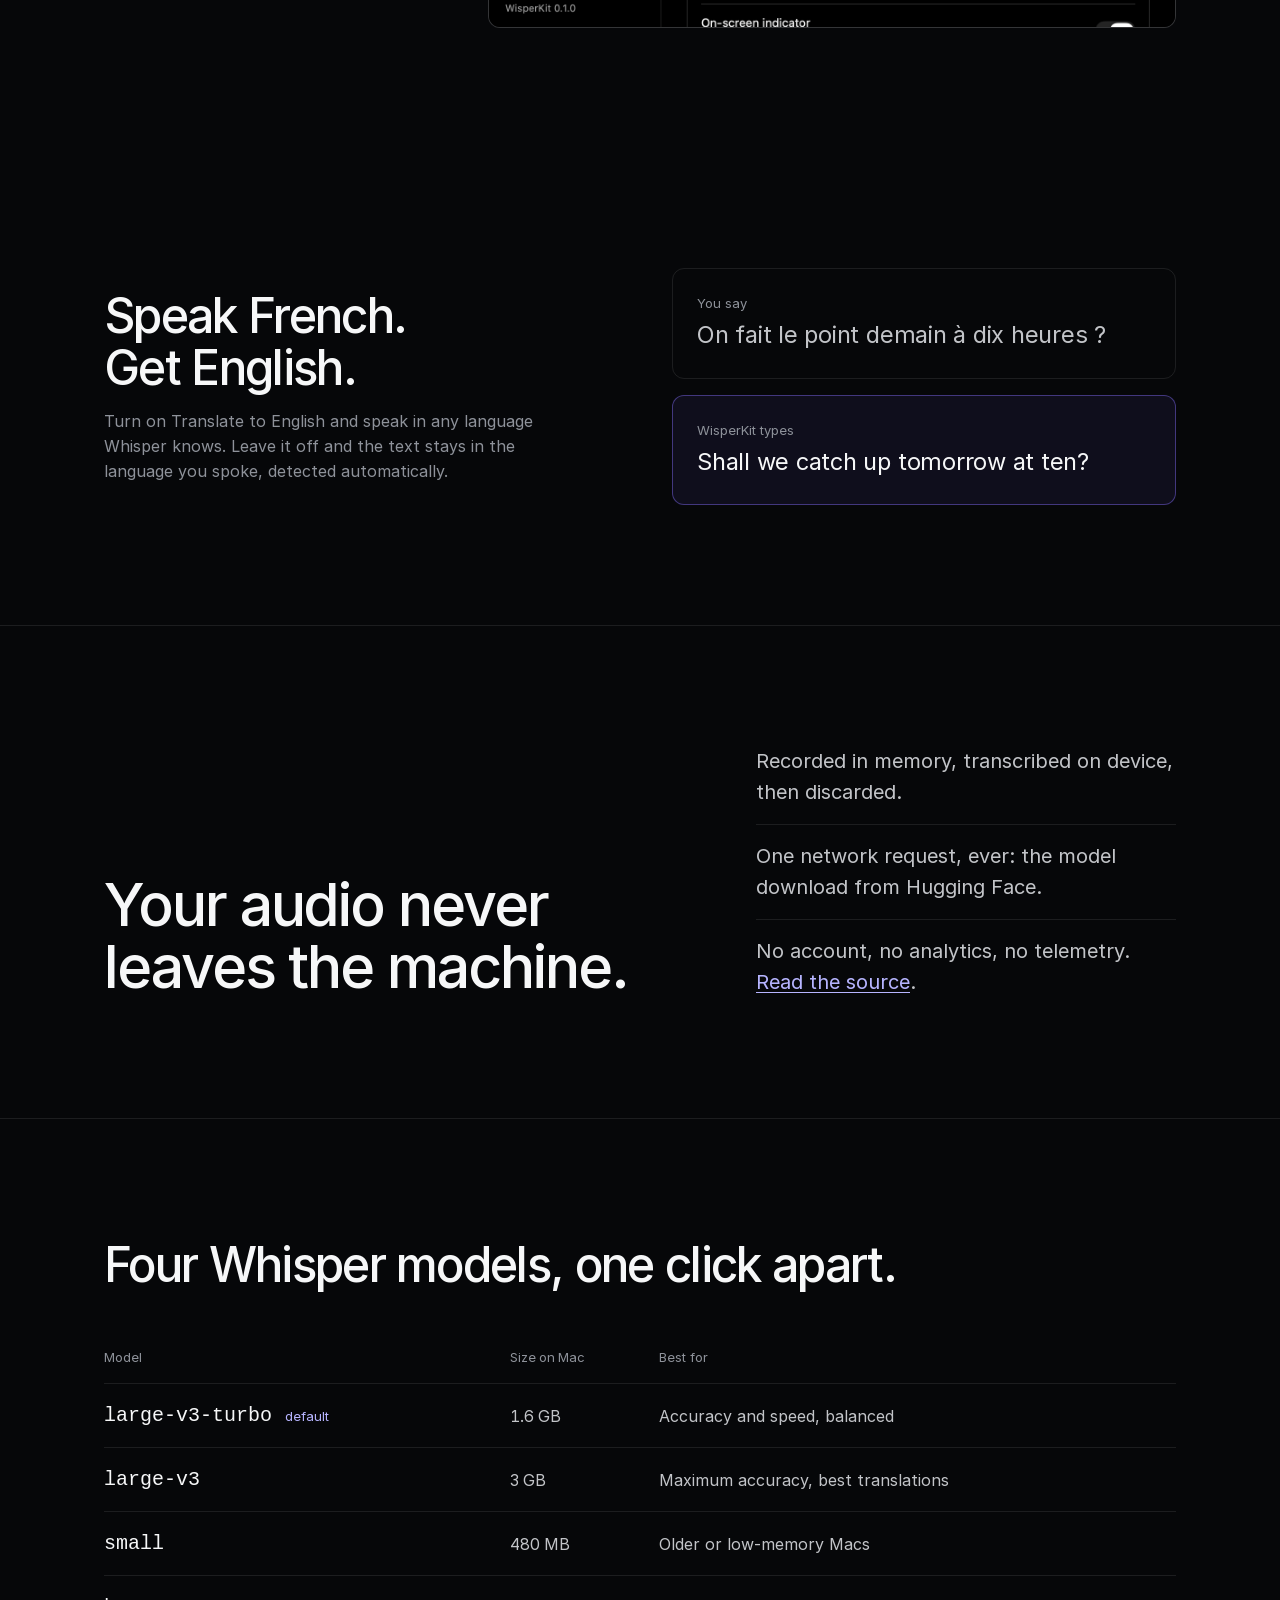
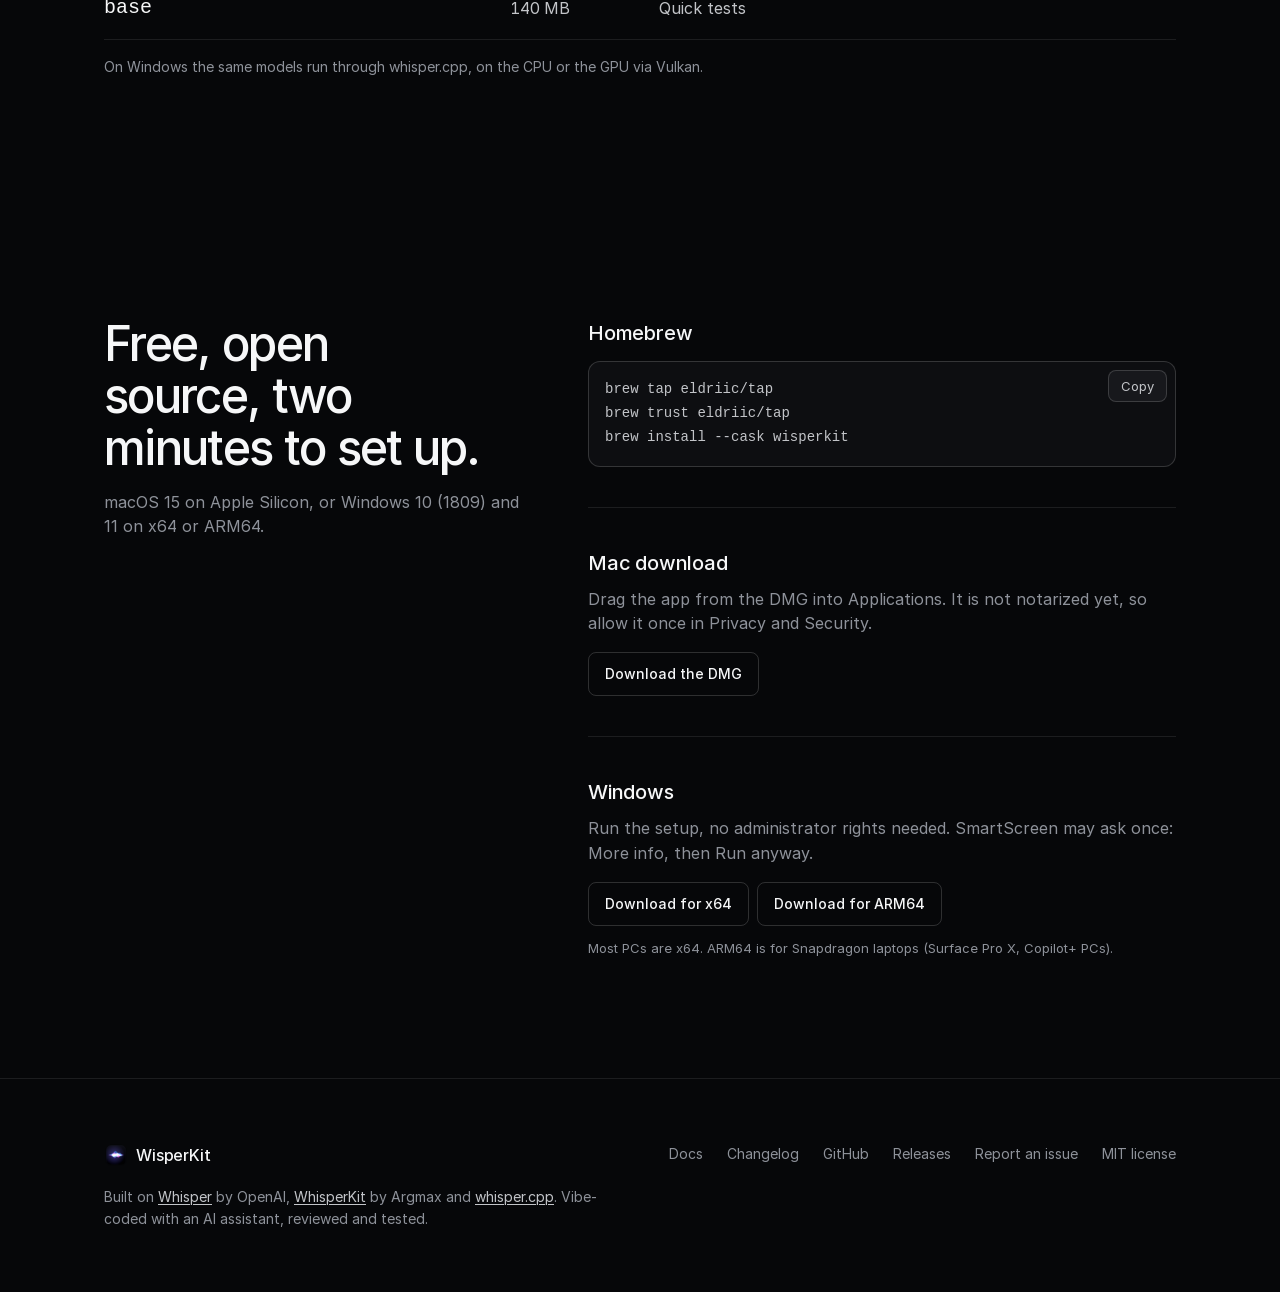
==== commit a79c796a: "Téléchargement direct depuis le site, avec détection du système et de l'architecture Les fichiers de" ====
--- a/site/index.html
+++ b/site/index.html
@@ -18,7 +18,7 @@
 <body>
   <a class="skip" href="#main">Skip to content</a>
 
-  <div class="backdrop" aria-hidden="true"><div class="backdrop__ocean"></div><div class="backdrop__rays"></div><canvas class="backdrop__motes"></canvas></div>
+  <div class="backdrop" aria-hidden="true"><div class="backdrop__glow"></div><canvas class="backdrop__waves"></canvas></div>
 
   <header class="nav">
     <div class="container nav__inner">
@@ -33,7 +33,7 @@
       </nav>
       <div class="nav__end">
         <a class="nav__gh" href="https://github.com/eldriic/WisperKit"><svg viewBox="0 0 16 16" width="18" height="18" aria-hidden="true"><path fill="currentColor" d="M8 0C3.58 0 0 3.58 0 8c0 3.54 2.29 6.53 5.47 7.59.4.07.55-.17.55-.38 0-.19-.01-.82-.01-1.49-2.01.37-2.53-.49-2.69-.94-.09-.23-.48-.94-.82-1.13-.28-.15-.68-.52-.01-.53.63-.01 1.08.58 1.23.82.72 1.21 1.87.87 2.33.66.07-.52.28-.87.51-1.07-1.78-.2-3.64-.89-3.64-3.95 0-.87.31-1.59.82-2.15-.08-.2-.36-1.02.08-2.12 0 0 .67-.21 2.2.82.64-.18 1.32-.27 2-.27.68 0 1.36.09 2 .27 1.53-1.04 2.2-.82 2.2-.82.44 1.1.16 1.92.08 2.12.51.56.82 1.27.82 2.15 0 3.07-1.87 3.75-3.65 3.95.29.25.54.73.54 1.48 0 1.07-.01 1.93-.01 2.2 0 .21.15.46.55.38A8.013 8.013 0 0016 8c0-4.42-3.58-8-8-8z"/></svg><span>GitHub</span></a>
-        <a class="btn btn--primary btn--small" href="https://github.com/eldriic/WisperKit/releases/latest"><svg viewBox="0 0 16 16" width="16" height="16" aria-hidden="true"><path fill="none" stroke="currentColor" stroke-width="1.5" stroke-linecap="round" stroke-linejoin="round" d="M8 2v8m0 0L4.5 6.5M8 10l3.5-3.5M2.5 13.5h11"/></svg>Download</a>
+        <a class="btn btn--primary btn--small" href="#install" data-download="nav"><svg viewBox="0 0 16 16" width="16" height="16" aria-hidden="true"><path fill="none" stroke="currentColor" stroke-width="1.5" stroke-linecap="round" stroke-linejoin="round" d="M8 2v8m0 0L4.5 6.5M8 10l3.5-3.5M2.5 13.5h11"/></svg>Download</a>
       </div>
     </div>
   </header>
@@ -44,13 +44,14 @@
         <h1 class="hero__title">Your voice, typed wherever your cursor&nbsp;is.</h1>
         <p class="hero__lead">Whisper dictation that runs on your Mac or PC. Nothing is uploaded.</p>
         <div class="hero__actions">
-          <a class="btn btn--primary btn--large" href="https://github.com/eldriic/WisperKit/releases/latest">
+          <a class="btn btn--primary btn--large" href="https://github.com/eldriic/WisperKit/releases/latest/download/WisperKit.dmg" data-download="hero">
             <svg viewBox="0 0 16 16" width="16" height="16" aria-hidden="true"><path fill="none" stroke="currentColor" stroke-width="1.5" stroke-linecap="round" stroke-linejoin="round" d="M8 2v8m0 0L4.5 6.5M8 10l3.5-3.5M2.5 13.5h11"/></svg>
-            Download for Mac
+            <span data-download-label>Download for Mac</span>
           </a>
           <a class="btn btn--secondary btn--large" href="https://github.com/eldriic/WisperKit"><svg viewBox="0 0 16 16" width="18" height="18" aria-hidden="true"><path fill="currentColor" d="M8 0C3.58 0 0 3.58 0 8c0 3.54 2.29 6.53 5.47 7.59.4.07.55-.17.55-.38 0-.19-.01-.82-.01-1.49-2.01.37-2.53-.49-2.69-.94-.09-.23-.48-.94-.82-1.13-.28-.15-.68-.52-.01-.53.63-.01 1.08.58 1.23.82.72 1.21 1.87.87 2.33.66.07-.52.28-.87.51-1.07-1.78-.2-3.64-.89-3.64-3.95 0-.87.31-1.59.82-2.15-.08-.2-.36-1.02.08-2.12 0 0 .67-.21 2.2.82.64-.18 1.32-.27 2-.27.68 0 1.36.09 2 .27 1.53-1.04 2.2-.82 2.2-.82.44 1.1.16 1.92.08 2.12.51.56.82 1.27.82 2.15 0 3.07-1.87 3.75-3.65 3.95.29.25.54.73.54 1.48 0 1.07-.01 1.93-.01 2.2 0 .21.15.46.55.38A8.013 8.013 0 0016 8c0-4.42-3.58-8-8-8z"/></svg>View on GitHub</a>
         </div>
-        <p class="hero__also">Also for <a href="#install-windows">Windows 10 and 11</a>, or <code>brew install --cask wisperkit</code></p>
+        <p class="hero__also" data-also="mac">Also for <a href="#install-windows">Windows 10 and 11</a>, or <code>brew install --cask wisperkit</code></p>
+        <p class="hero__also" data-also="win" hidden><span data-arch-note>For x64 PCs.</span> <span class="nowrap"><a href="#install-windows" data-arch-other>Other versions</a> · <a href="#install">Mac</a></span></p>
 
         <figure class="demo" aria-label="The WisperKit recording indicator, listening and then typing the sentence">
           <div class="pill" data-state="listening">
@@ -166,12 +167,16 @@
           <div class="way">
             <h3>Mac download</h3>
             <p>Drag the app from the DMG into Applications. It is not notarized yet, so allow it once in Privacy and Security.</p>
-            <a class="btn btn--secondary" href="https://github.com/eldriic/WisperKit/releases/latest">Get the DMG</a>
+            <a class="btn btn--secondary" href="https://github.com/eldriic/WisperKit/releases/latest/download/WisperKit.dmg">Download the DMG</a>
           </div>
           <div class="way" id="install-windows">
             <h3>Windows</h3>
             <p>Run the setup, no administrator rights needed. SmartScreen may ask once: More info, then Run anyway.</p>
-            <a class="btn btn--secondary" href="https://github.com/eldriic/WisperKit/releases/latest">Get the installer</a>
+            <div class="way__btns">
+              <a class="btn btn--secondary" href="https://github.com/eldriic/WisperKit/releases/latest/download/WisperKit-Setup-x64.exe" data-arch="x64">Download for x64</a>
+              <a class="btn btn--secondary" href="https://github.com/eldriic/WisperKit/releases/latest/download/WisperKit-Setup-arm64.exe" data-arch="arm64">Download for ARM64</a>
+            </div>
+            <p class="way__hint">Most PCs are x64. ARM64 is for Snapdragon laptops (Surface Pro X, Copilot+ PCs).</p>
           </div>
         </div>
       </div>
--- a/site/styles.css
+++ b/site/styles.css
@@ -49,14 +49,13 @@
 /* ---------- Hero ---------- */
 .hero { position: relative; padding-block: var(--space-3xl) var(--space-2xl); }
 
-/* Backdrop after onorca.dev: an ocean of three radial glows, light rays from above, drifting motes */
-.backdrop { position: absolute; inset: 0 0 auto; height: min(1100px, 130vh); z-index: -1; pointer-events: none; overflow: hidden; -webkit-mask-image: linear-gradient(to bottom, black 55%, transparent); mask-image: linear-gradient(to bottom, black 55%, transparent); }
-.backdrop__ocean, .backdrop__rays, .backdrop__motes { position: absolute; inset: 0; width: 100%; height: 100%; }
-.backdrop__ocean { background: radial-gradient(at 50% -25%, var(--color-ocean-1) 0%, transparent 62%), radial-gradient(at 0% 60%, var(--color-ocean-2) 0%, transparent 55%), radial-gradient(at 100% 80%, var(--color-ocean-3) 0%, transparent 50%); }
-.backdrop__rays { background: conic-gradient(from 145deg at 52% -15%, transparent 0deg, oklch(var(--ray) / 0.035) 9deg, transparent 15deg, transparent 22deg, oklch(var(--ray) / 0.055) 28deg, transparent 36deg, transparent 44deg, oklch(var(--ray) / 0.024) 49deg, transparent 56deg); transform-origin: 52% 0; animation: sway 18s ease-in-out infinite alternate; }
-.backdrop__motes { opacity: 0.6; }
+/* Backdrop: the HUD waves (RecordingHUD.swift) at page scale, upright and blurred */
+.backdrop { position: absolute; inset: 0 0 auto; height: min(1100px, 130vh); z-index: -1; pointer-events: none; overflow: hidden; -webkit-mask-image: linear-gradient(to bottom, black 50%, transparent); mask-image: linear-gradient(to bottom, black 50%, transparent); }
+.backdrop__glow, .backdrop__waves { position: absolute; inset: 0; width: 100%; height: 100%; }
+.backdrop__glow { background: radial-gradient(60% 45% at 50% 36%, var(--color-halo), transparent 70%); }
+.backdrop__waves { filter: blur(var(--wave-blur)); opacity: 0.6; }
 .backdrop--short { height: 560px; }
-@keyframes sway { from { transform: rotate(-1.5deg); } to { transform: rotate(1.5deg); } }
+@media (max-width: 600px) { :root { --wave-blur: 18px; } }
 body { position: relative; isolation: isolate; }
 .hero__inner { display: flex; flex-direction: column; align-items: center; text-align: center; }
 .hero__title { font-size: var(--text-display); font-weight: 500; letter-spacing: var(--tracking-display); line-height: 1.04; max-width: 17ch; }
@@ -64,6 +63,7 @@
 .hero__actions { display: flex; flex-wrap: wrap; justify-content: center; gap: var(--space-sm); margin-top: var(--space-xl); }
 .hero__also { margin-top: var(--space-md); font-size: var(--text-xs); color: var(--color-muted); }
 .hero__also a { color: var(--color-ink-2); }
+.hero__also .nowrap { white-space: nowrap; }
 .hero__also code { white-space: nowrap; font-size: 0.95em; color: var(--color-ink-2); }
 
 /* The recording pill, after App/WisperKit/RecordingHUD.swift */
@@ -128,6 +128,11 @@
 .way h3 { font-size: var(--text-lg); font-weight: 500; letter-spacing: -0.01em; }
 .way p { margin-top: var(--space-xs); color: var(--color-muted); }
 .way .btn { margin-top: var(--space-md); }
+.way__btns { display: flex; flex-wrap: wrap; gap: var(--space-xs); margin-top: var(--space-md); }
+.way__btns .btn { margin-top: 0; }
+.way__btns .btn[data-detected] { background: var(--color-ink); color: var(--color-on-ink); border-color: transparent; }
+.way__btns .btn[data-detected]:hover { background: var(--color-ink-hover); }
+.way p.way__hint { margin-top: var(--space-sm); font-size: var(--text-xs); }
 .way + .way { padding-top: var(--space-xl); border-top: 1px solid var(--color-rule); }
 .cmd { position: relative; margin-top: var(--space-sm); border-radius: var(--radius-card); border: 1px solid var(--color-rule-strong); background: var(--color-paper-2); }
 .cmd pre { margin: 0; padding: var(--space-md) 88px var(--space-md) var(--space-md); overflow-x: auto; font-size: var(--text-sm); line-height: 1.7; color: var(--color-ink-2); }
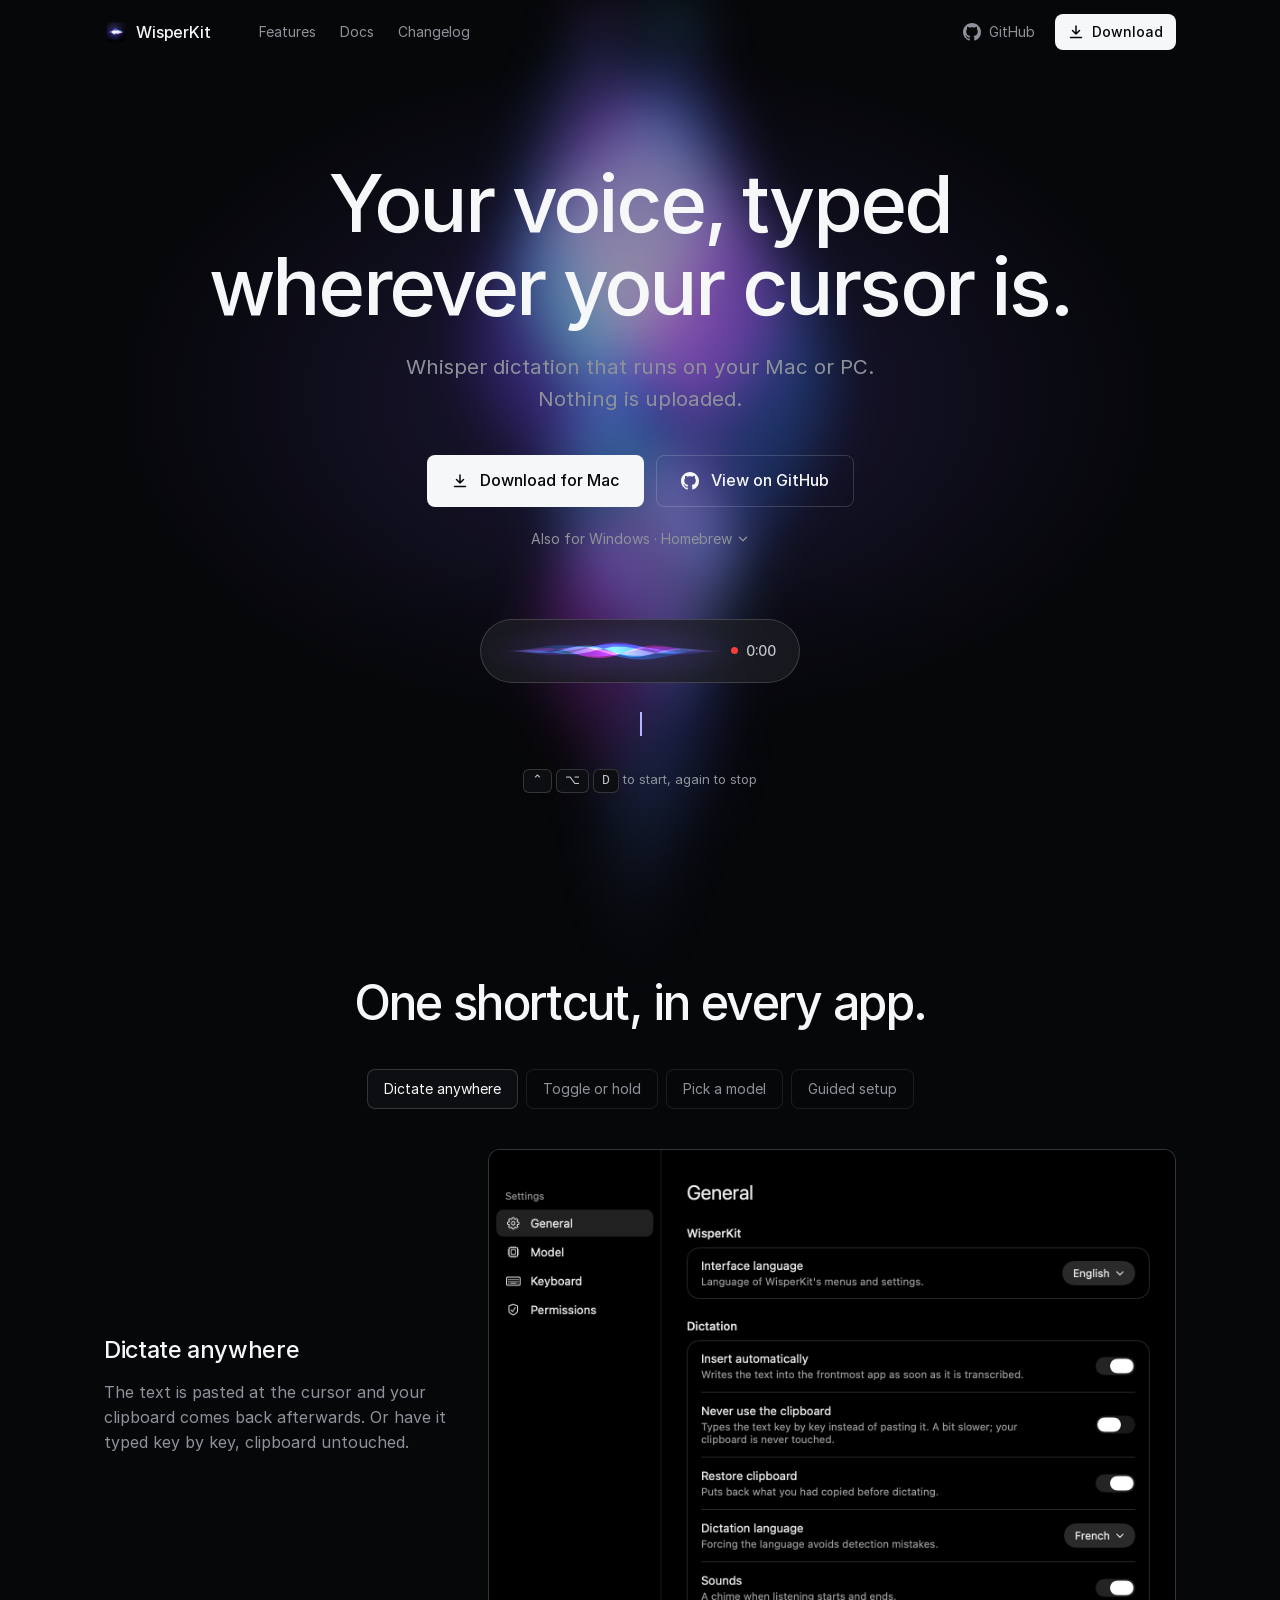
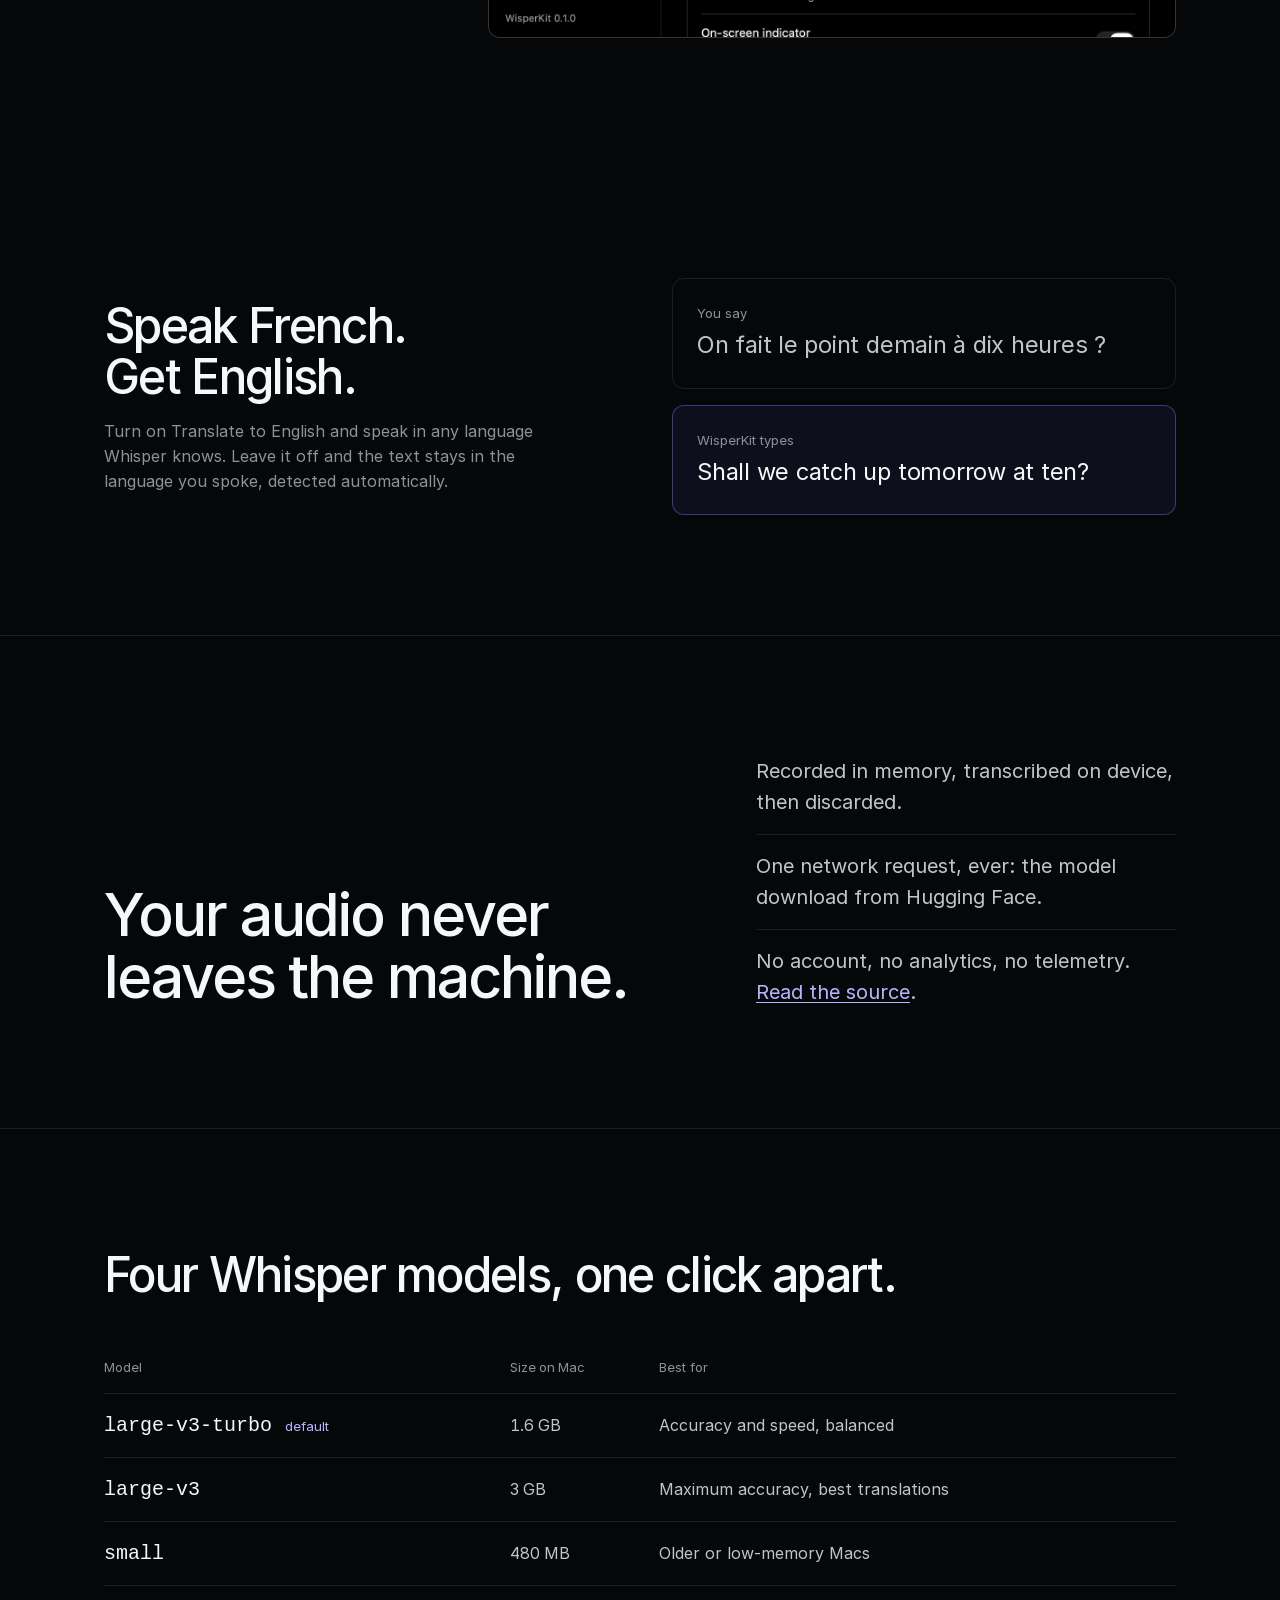
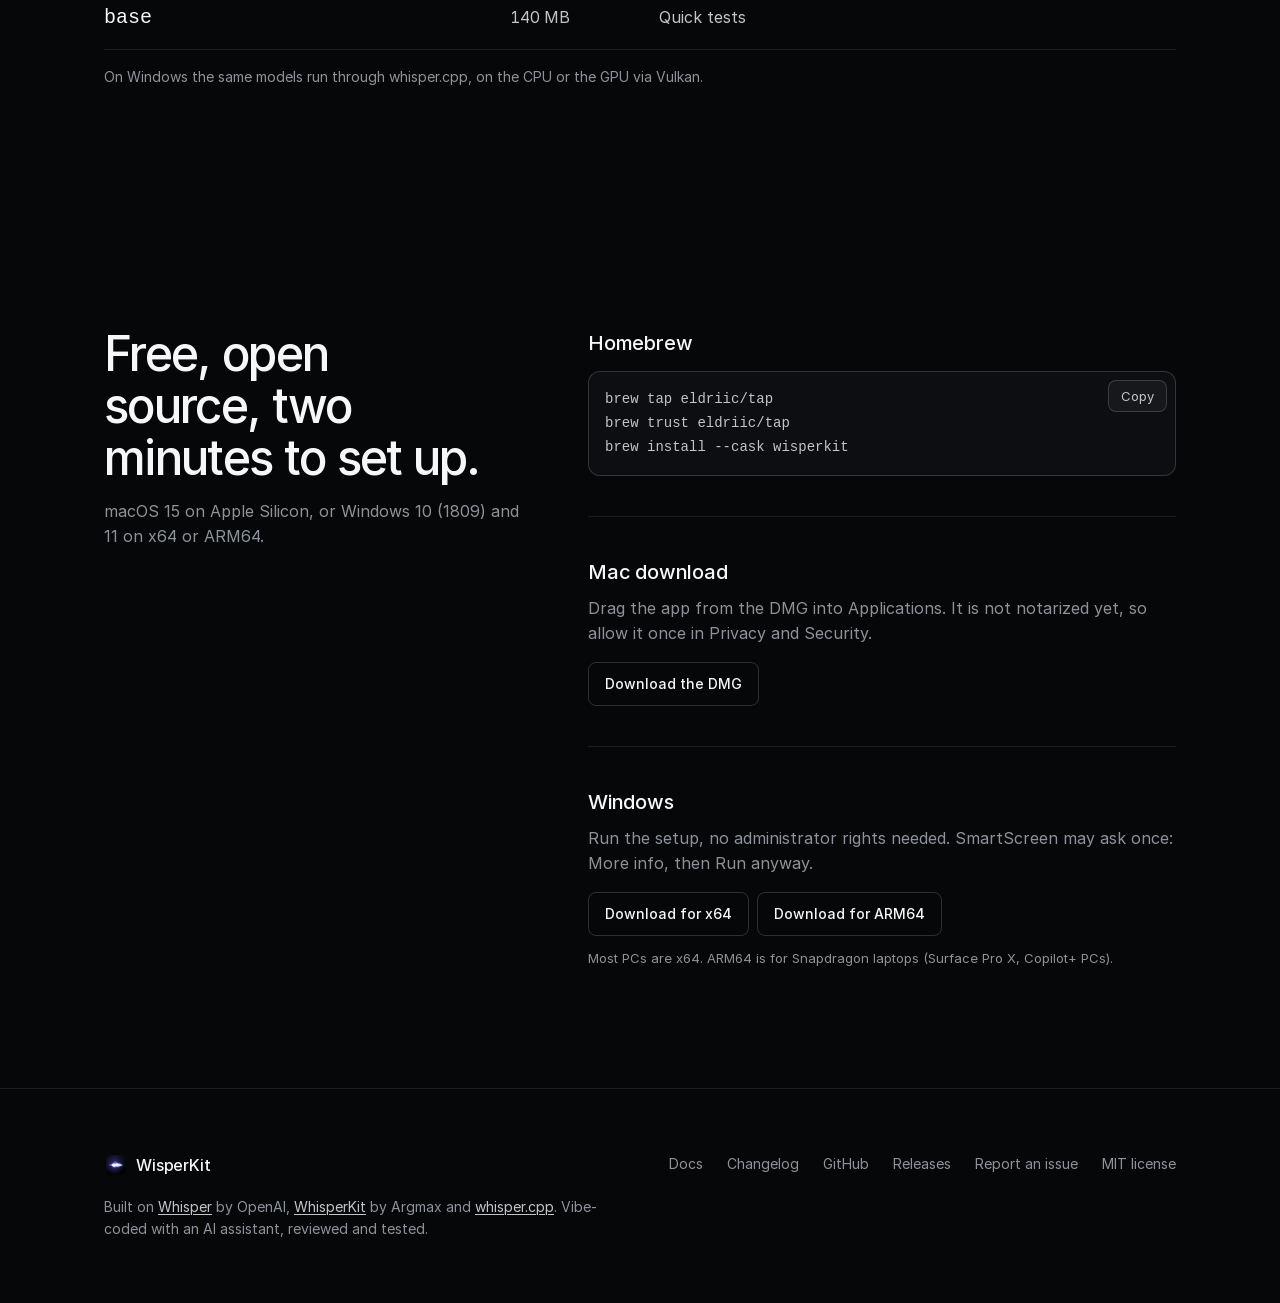
==== commit 77a2c1ad: "Menu déroulant des autres téléchargements sous le bouton principal" ====
--- a/site/index.html
+++ b/site/index.html
@@ -50,8 +50,30 @@
           </a>
           <a class="btn btn--secondary btn--large" href="https://github.com/eldriic/WisperKit"><svg viewBox="0 0 16 16" width="18" height="18" aria-hidden="true"><path fill="currentColor" d="M8 0C3.58 0 0 3.58 0 8c0 3.54 2.29 6.53 5.47 7.59.4.07.55-.17.55-.38 0-.19-.01-.82-.01-1.49-2.01.37-2.53-.49-2.69-.94-.09-.23-.48-.94-.82-1.13-.28-.15-.68-.52-.01-.53.63-.01 1.08.58 1.23.82.72 1.21 1.87.87 2.33.66.07-.52.28-.87.51-1.07-1.78-.2-3.64-.89-3.64-3.95 0-.87.31-1.59.82-2.15-.08-.2-.36-1.02.08-2.12 0 0 .67-.21 2.2.82.64-.18 1.32-.27 2-.27.68 0 1.36.09 2 .27 1.53-1.04 2.2-.82 2.2-.82.44 1.1.16 1.92.08 2.12.51.56.82 1.27.82 2.15 0 3.07-1.87 3.75-3.65 3.95.29.25.54.73.54 1.48 0 1.07-.01 1.93-.01 2.2 0 .21.15.46.55.38A8.013 8.013 0 0016 8c0-4.42-3.58-8-8-8z"/></svg>View on GitHub</a>
         </div>
-        <p class="hero__also" data-also="mac">Also for <a href="#install-windows">Windows 10 and 11</a>, or <code>brew install --cask wisperkit</code></p>
-        <p class="hero__also" data-also="win" hidden><span data-arch-note>For x64 PCs.</span> <span class="nowrap"><a href="#install-windows" data-arch-other>Other versions</a> · <a href="#install">Mac</a></span></p>
+        <div class="also" data-also>
+          <button class="also__toggle" type="button" aria-expanded="false" aria-controls="also-menu">
+            <span data-also-label>Also for Windows · Homebrew</span>
+            <svg viewBox="0 0 16 16" width="14" height="14" aria-hidden="true"><path fill="none" stroke="currentColor" stroke-width="1.5" stroke-linecap="round" stroke-linejoin="round" d="M4 6l4 4 4-4"/></svg>
+          </button>
+          <div class="also__menu" id="also-menu" hidden>
+            <a class="also__item" href="https://github.com/eldriic/WisperKit/releases/latest/download/WisperKit.dmg" data-os="mac" data-short="Mac" hidden>
+              <svg viewBox="0 0 24 24" width="22" height="22" aria-hidden="true"><path fill="none" stroke="currentColor" stroke-width="1.5" stroke-linecap="round" stroke-linejoin="round" d="M12 4v11m0 0l-4.5-4.5M12 15l4.5-4.5M4 15v3.5A1.5 1.5 0 005.5 20h13a1.5 1.5 0 001.5-1.5V15"/></svg>
+              <span><strong>macOS</strong><small>Disk image (.dmg)</small></span>
+            </a>
+            <a class="also__item" href="https://github.com/eldriic/WisperKit/releases/latest/download/WisperKit-Setup-x64.exe" data-os="win-x64" data-short="Windows">
+              <svg viewBox="0 0 24 24" width="22" height="22" aria-hidden="true"><path fill="none" stroke="currentColor" stroke-width="1.5" stroke-linecap="round" stroke-linejoin="round" d="M3.5 5.5A1.5 1.5 0 015 4h14a1.5 1.5 0 011.5 1.5v9A1.5 1.5 0 0119 16H5a1.5 1.5 0 01-1.5-1.5zM9 20h6m-3-4v4"/></svg>
+              <span><strong>Windows x64</strong><small>Most PCs, Windows 10 and 11 (.exe)</small></span>
+            </a>
+            <a class="also__item" href="https://github.com/eldriic/WisperKit/releases/latest/download/WisperKit-Setup-arm64.exe" data-os="win-arm64" data-short="Windows ARM64">
+              <svg viewBox="0 0 24 24" width="22" height="22" aria-hidden="true"><path fill="none" stroke="currentColor" stroke-width="1.5" stroke-linecap="round" stroke-linejoin="round" d="M7 7h10v10H7zM10 3v4m4-4v4m-4 10v4m4-4v4M3 10h4m-4 4h4m10-4h4m-4 4h4"/></svg>
+              <span><strong>Windows ARM64</strong><small>Snapdragon PCs (.exe)</small></span>
+            </a>
+            <a class="also__item" href="#install" data-os="brew" data-short="Homebrew">
+              <svg viewBox="0 0 24 24" width="22" height="22" aria-hidden="true"><path fill="none" stroke="currentColor" stroke-width="1.5" stroke-linecap="round" stroke-linejoin="round" d="M3.5 5.5A1.5 1.5 0 015 4h14a1.5 1.5 0 011.5 1.5v13A1.5 1.5 0 0119 20H5a1.5 1.5 0 01-1.5-1.5zM7.5 9.5L10 12l-2.5 2.5M12.5 15h4"/></svg>
+              <span><strong>Homebrew</strong><small><code>brew install --cask wisperkit</code></small></span>
+            </a>
+          </div>
+        </div>
 
         <figure class="demo" aria-label="The WisperKit recording indicator, listening and then typing the sentence">
           <div class="pill" data-state="listening">
--- a/site/styles.css
+++ b/site/styles.css
@@ -61,10 +61,23 @@
 .hero__title { font-size: var(--text-display); font-weight: 500; letter-spacing: var(--tracking-display); line-height: 1.04; max-width: 17ch; }
 .hero__lead { margin-top: var(--space-lg); font-size: var(--text-lead); color: var(--color-muted); max-width: 40ch; }
 .hero__actions { display: flex; flex-wrap: wrap; justify-content: center; gap: var(--space-sm); margin-top: var(--space-xl); }
-.hero__also { margin-top: var(--space-md); font-size: var(--text-xs); color: var(--color-muted); }
-.hero__also a { color: var(--color-ink-2); }
-.hero__also .nowrap { white-space: nowrap; }
-.hero__also code { white-space: nowrap; font-size: 0.95em; color: var(--color-ink-2); }
+.also { position: relative; margin-top: var(--space-md); }
+.also__toggle { display: inline-flex; align-items: center; gap: var(--space-2xs); min-height: 32px; padding: 0 var(--space-xs); border: 0; border-radius: var(--radius-control); background: transparent; color: var(--color-muted); font: inherit; font-size: var(--text-sm); cursor: pointer; transition: color var(--dur-micro) var(--ease-out); }
+.also__toggle:hover, .also__toggle[aria-expanded="true"] { color: var(--color-ink); }
+.also__toggle:focus-visible { outline: 2px solid var(--color-focus); outline-offset: 2px; }
+.also__toggle svg { transition: transform var(--dur-short) var(--ease-out); }
+.also__toggle[aria-expanded="true"] svg { transform: rotate(180deg); }
+.also__menu { position: absolute; top: calc(100% + var(--space-xs)); left: 50%; z-index: var(--z-dropdown); width: max-content; max-width: calc(100vw - 32px); min-width: 300px; padding: var(--space-xs); transform: translateX(-50%); display: grid; gap: var(--space-3xs); text-align: left; border-radius: var(--radius-card); border: 1px solid var(--color-rule-strong); background: var(--color-paper-2); box-shadow: 0 16px 40px oklch(0% 0 0 / 0.45); animation: also-in var(--dur-short) var(--ease-out); }
+.also__menu[hidden] { display: none; }
+@keyframes also-in { from { opacity: 0; transform: translate(-50%, -4px); } }
+.also__item { display: flex; align-items: center; gap: var(--space-md); padding: var(--space-sm) var(--space-md); border-radius: var(--radius-control); color: var(--color-ink); text-decoration: none; transition: background-color var(--dur-micro) var(--ease-out); }
+.also__item[hidden] { display: none; }
+.also__item:hover, .also__item:focus-visible { background: var(--color-ghost-hover); outline: none; }
+.also__item svg { flex: none; color: var(--color-muted); }
+.also__item span { display: grid; gap: 1px; }
+.also__item strong { font-weight: 500; font-size: var(--text-md); }
+.also__item small { font-size: var(--text-sm); color: var(--color-muted); }
+.also__item code { font-size: 0.95em; color: var(--color-ink-2); }
 
 /* The recording pill, after App/WisperKit/RecordingHUD.swift */
 .demo { margin: var(--space-2xl) 0 0; display: flex; flex-direction: column; align-items: center; gap: var(--space-lg); width: 100%; }
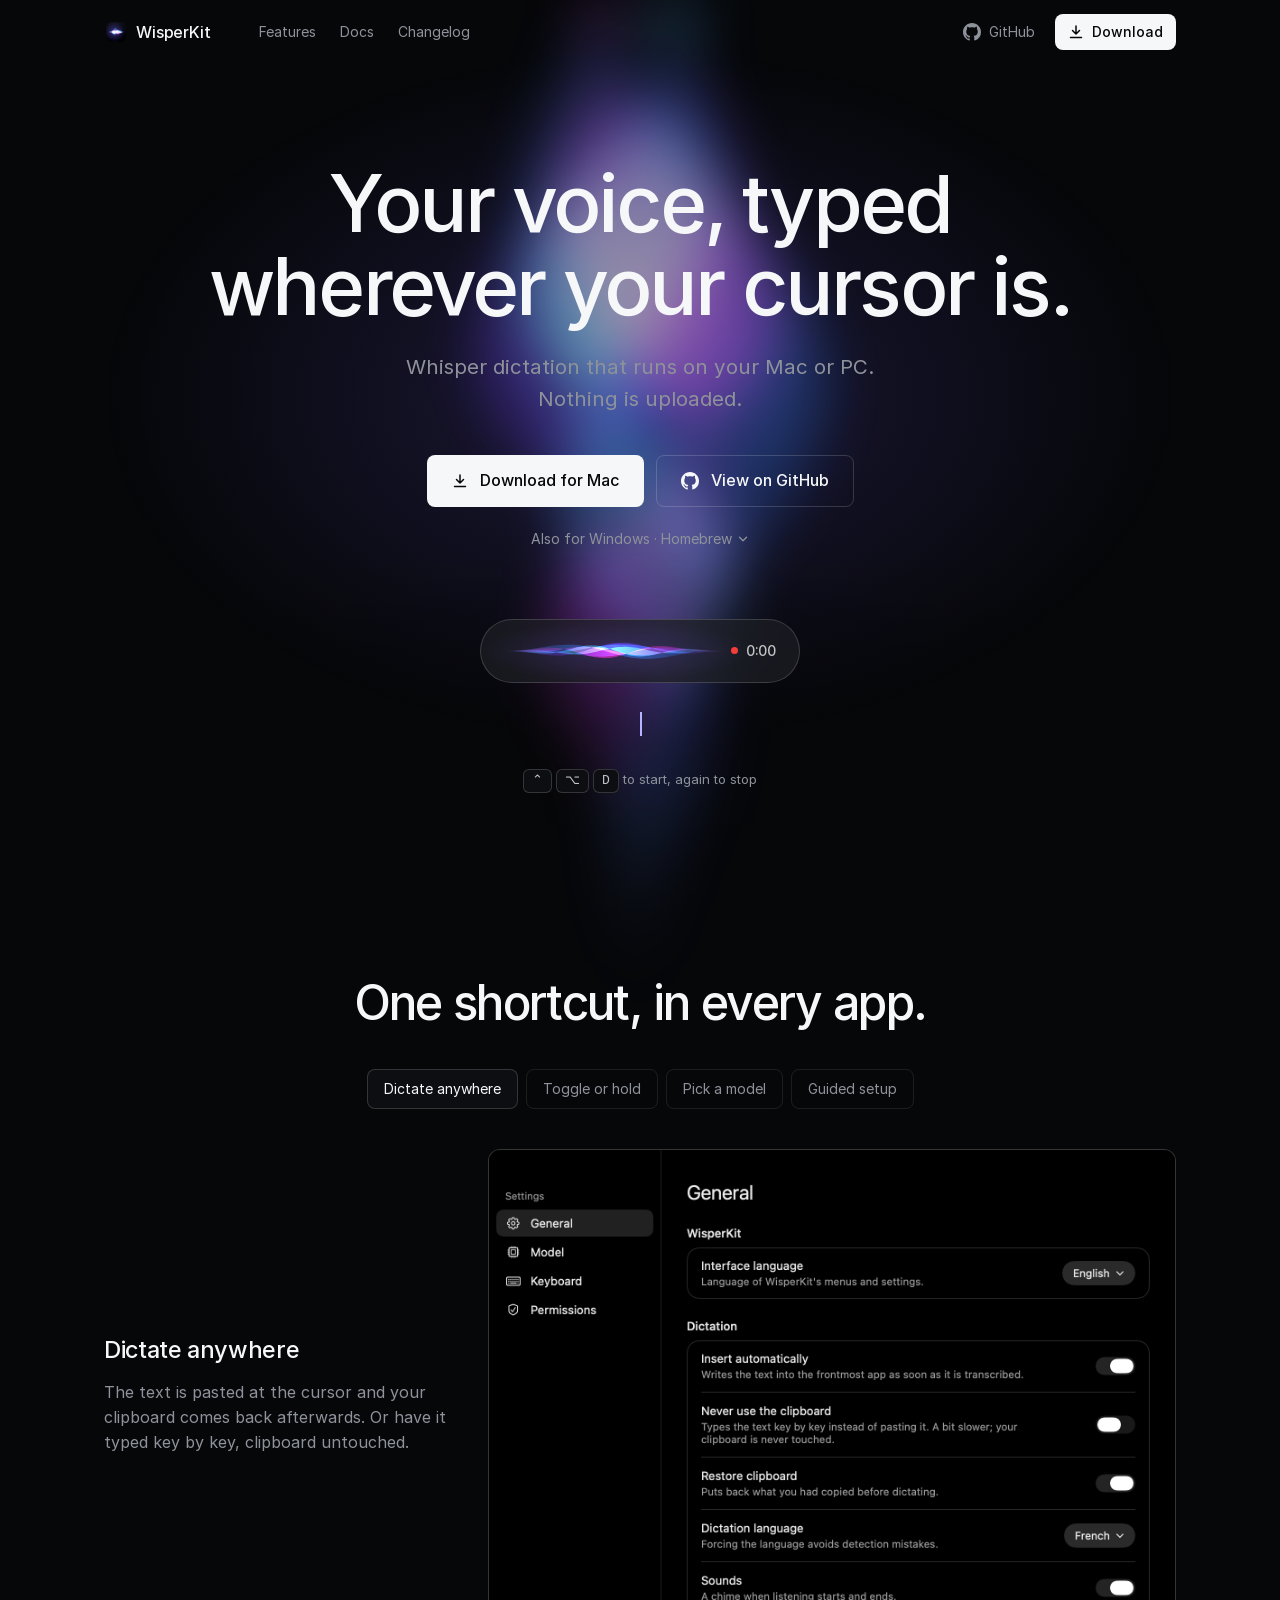
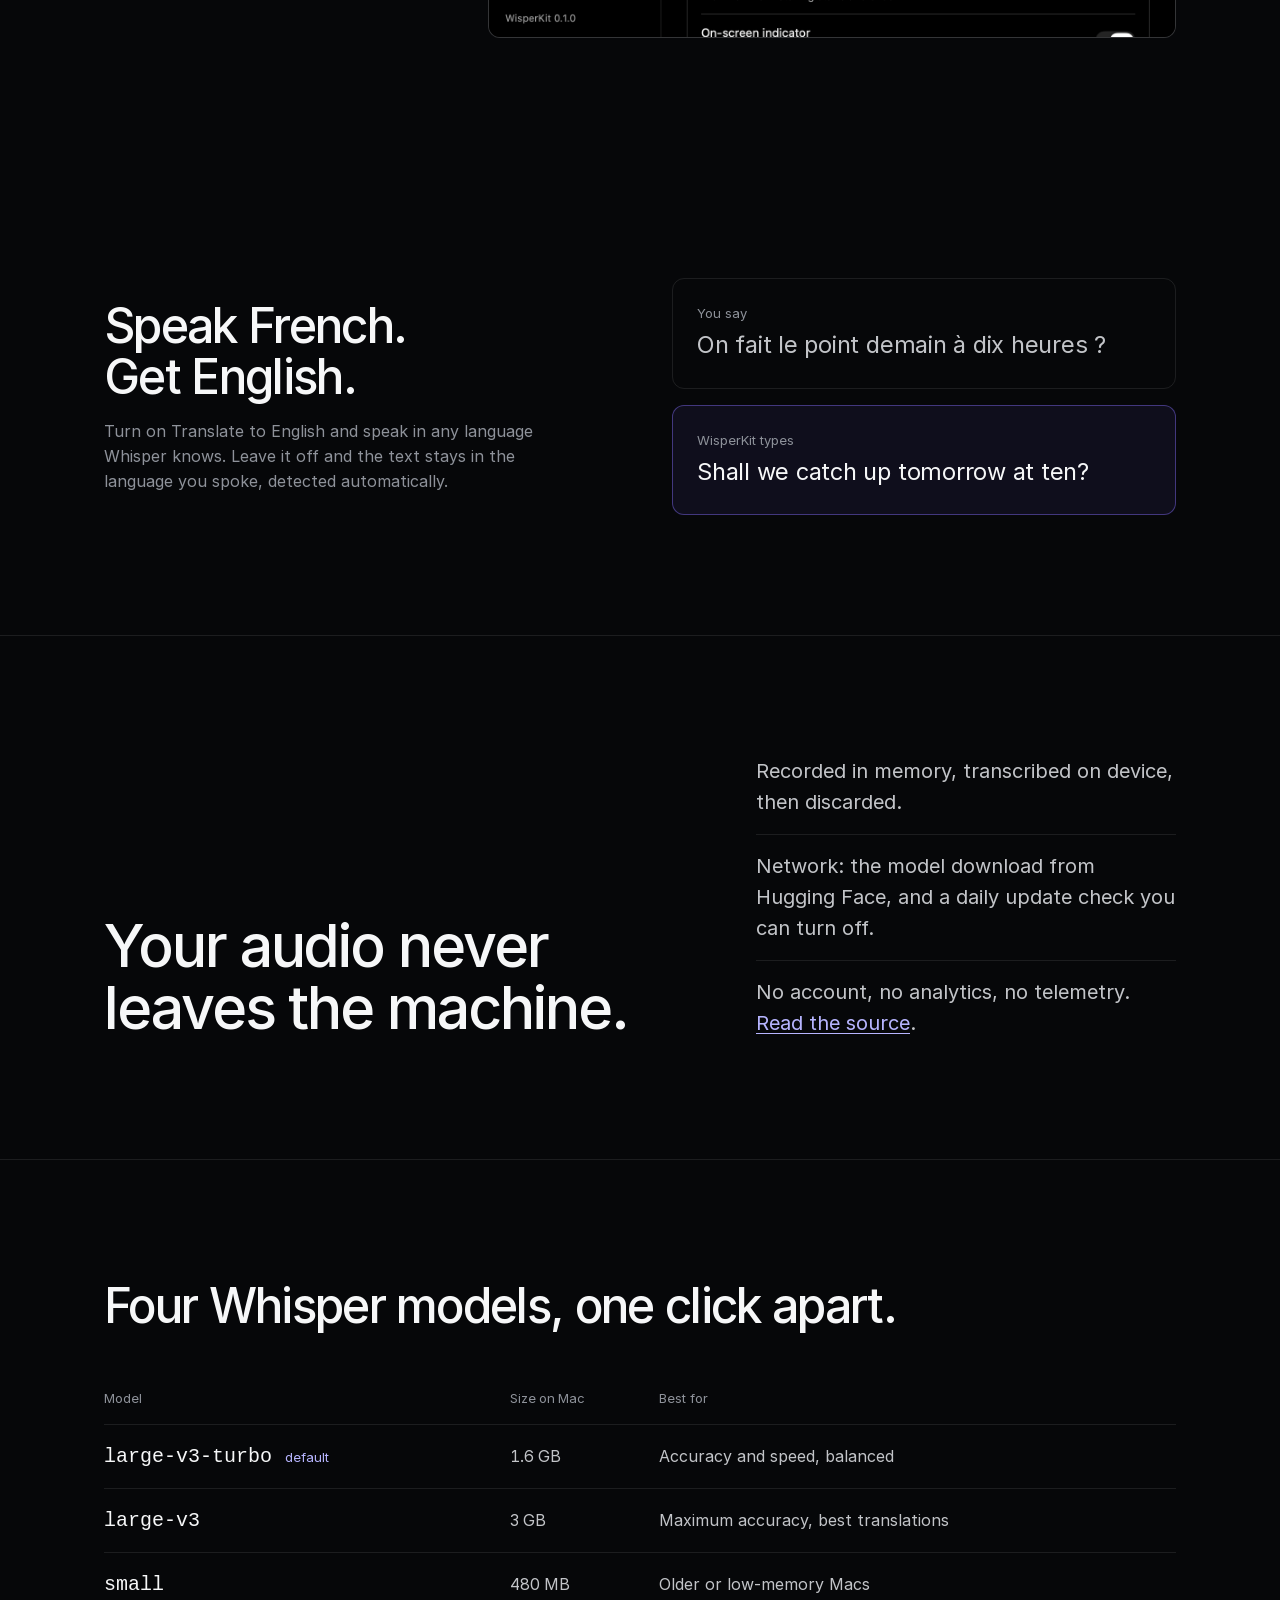
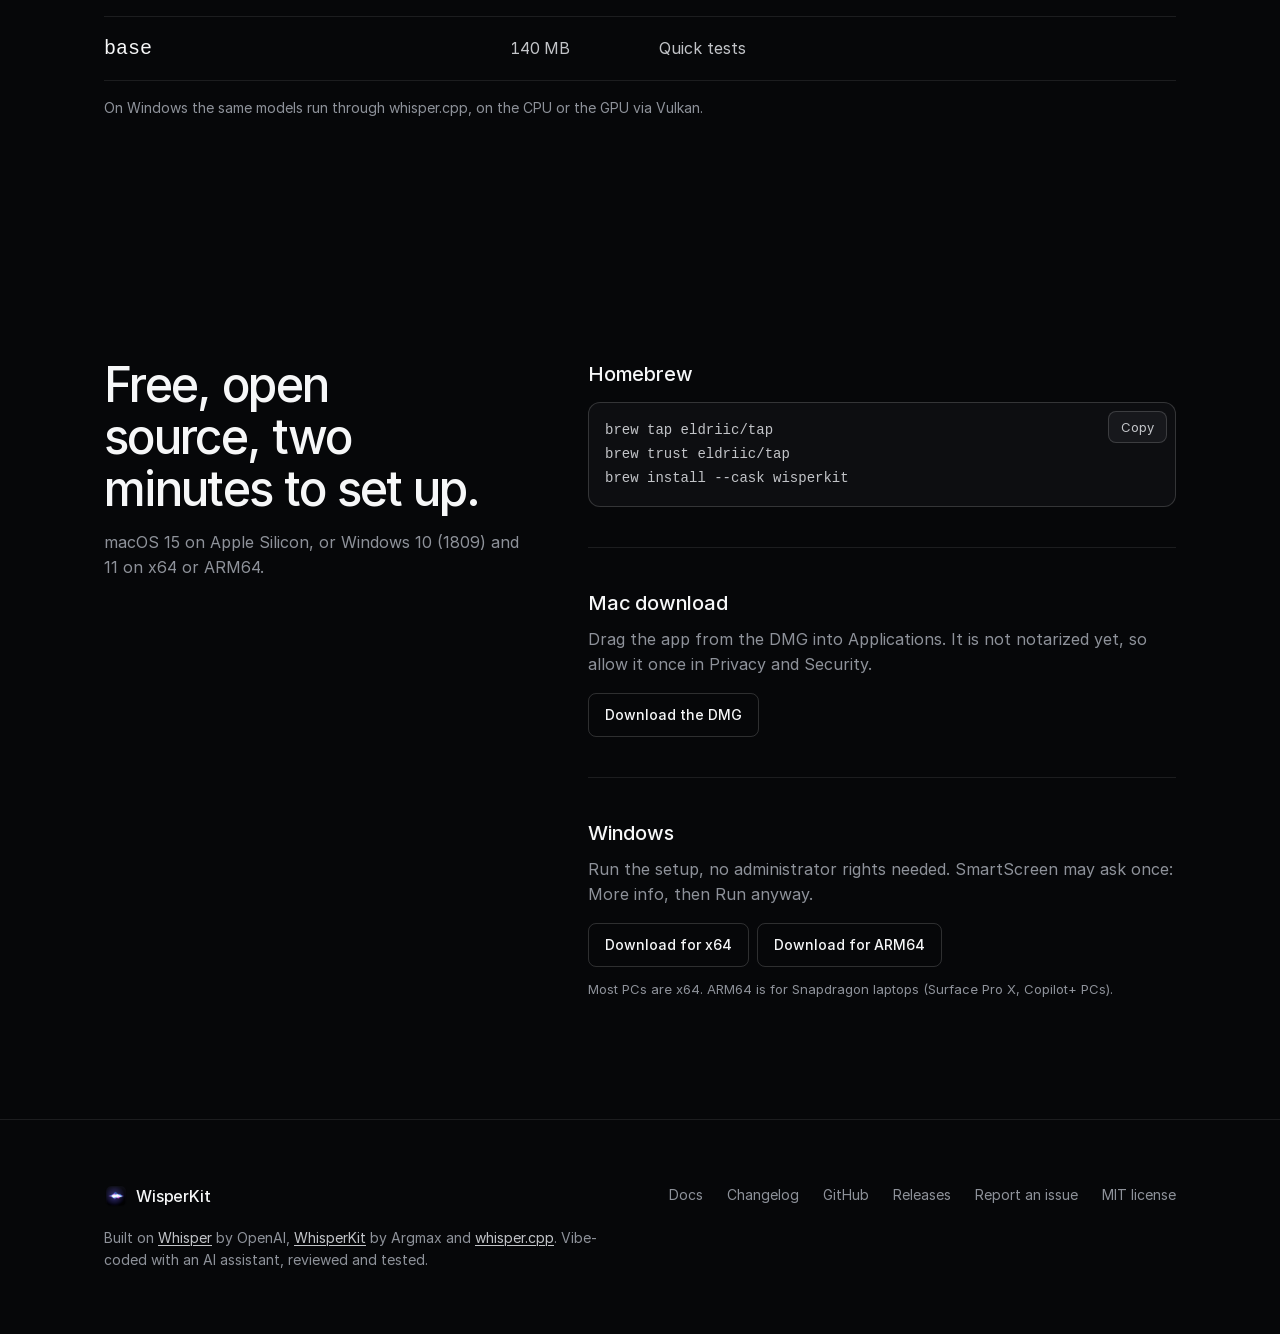
==== commit 0dd345ca: "Mises à jour intégrées : Sparkle sur macOS, manifeste signé sur Windows" ====
--- a/site/index.html
+++ b/site/index.html
@@ -148,7 +148,7 @@
         <h2 class="privacy__title" id="privacy-title">Your audio never leaves the machine.</h2>
         <ul class="privacy__list">
           <li>Recorded in memory, transcribed on device, then discarded.</li>
-          <li>One network request, ever: the model download from Hugging Face.</li>
+          <li>Network: the model download from Hugging Face, and a daily update check you can turn off.</li>
           <li>No account, no analytics, no telemetry. <a href="https://github.com/eldriic/WisperKit">Read the source</a>.</li>
         </ul>
       </div>
